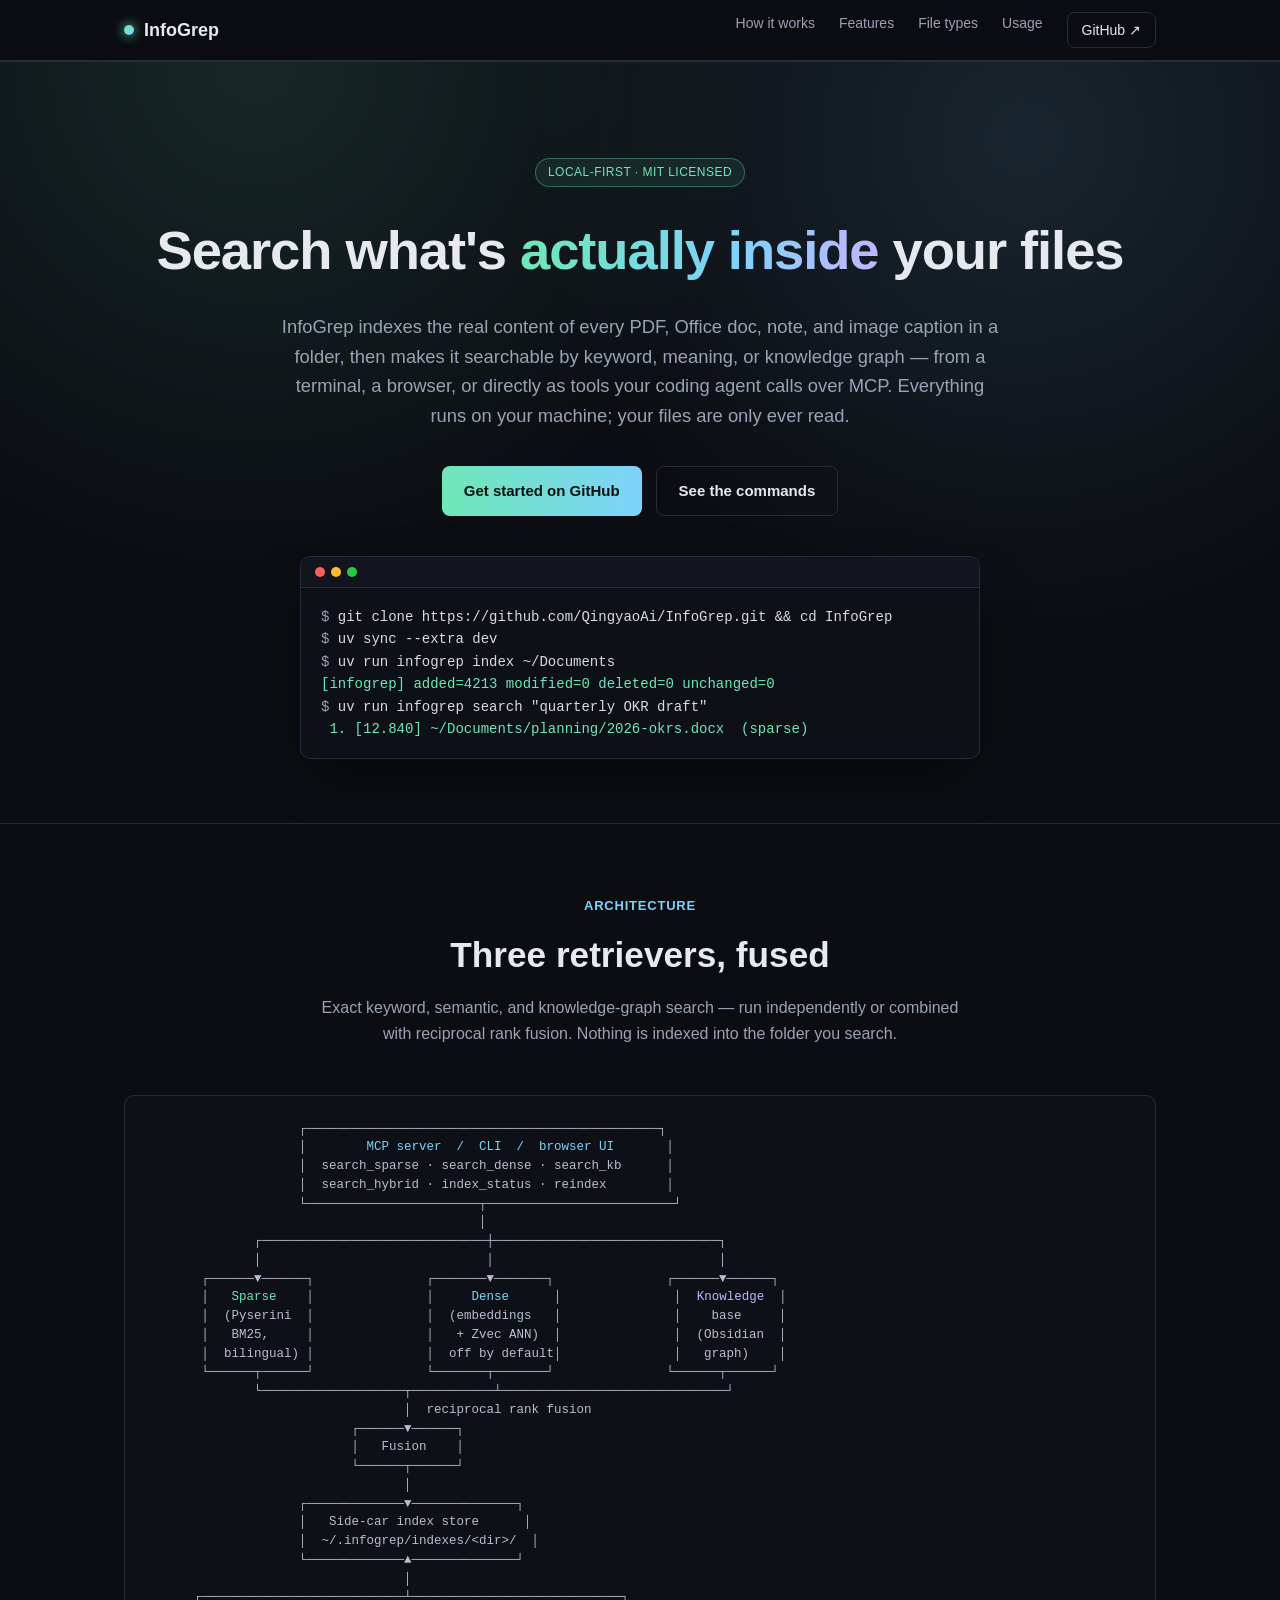
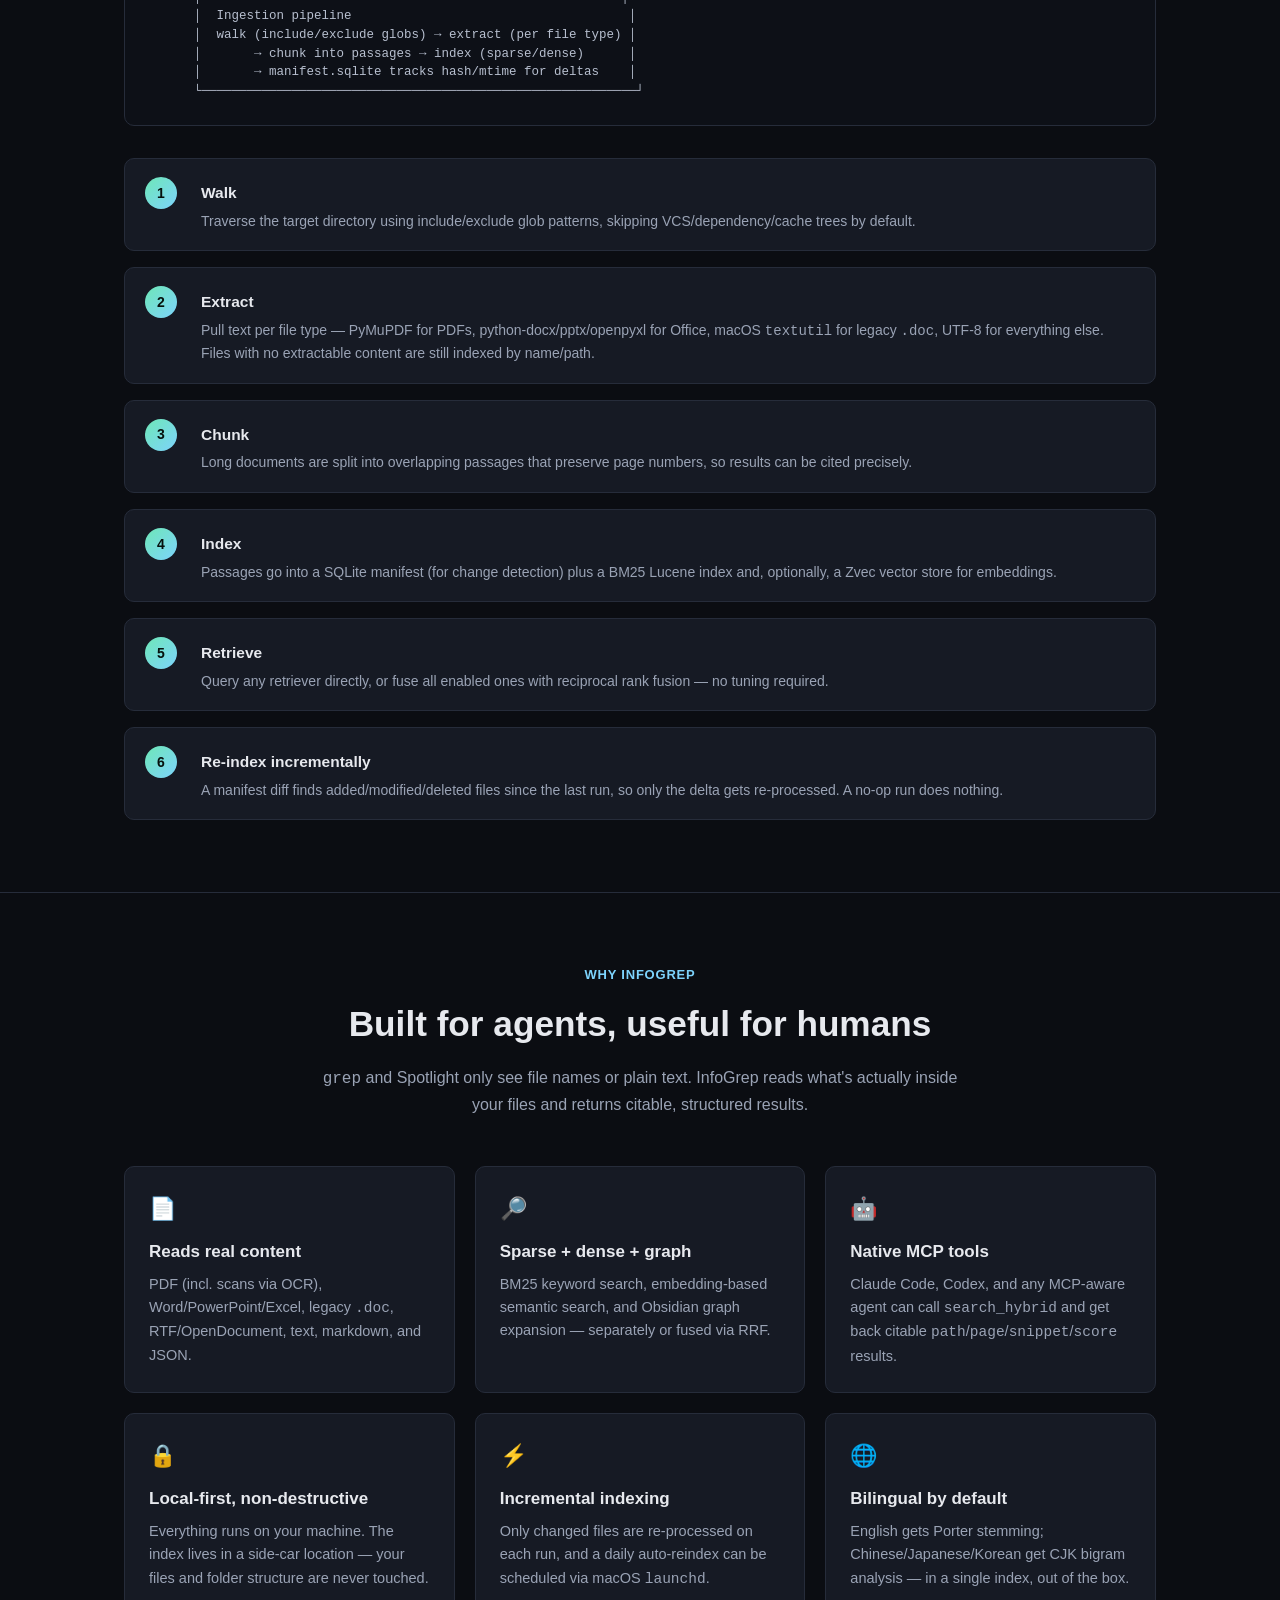
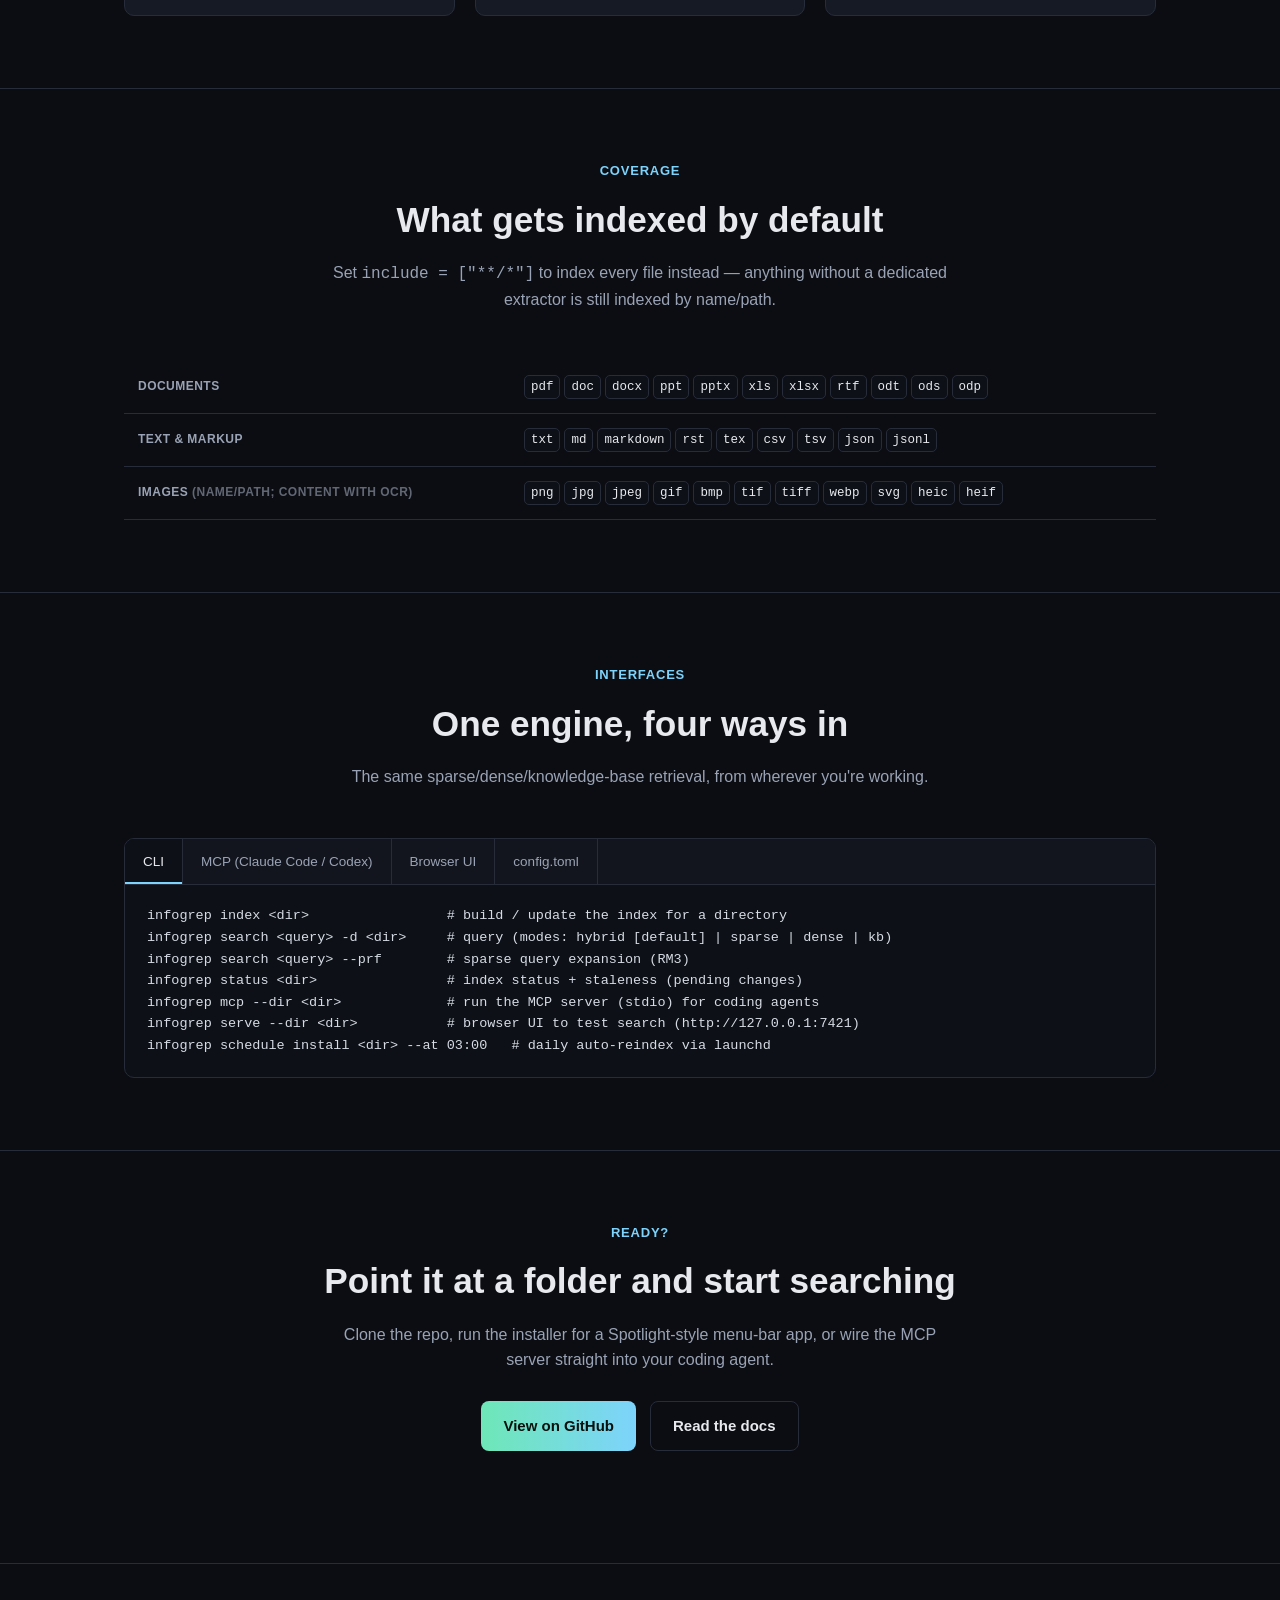
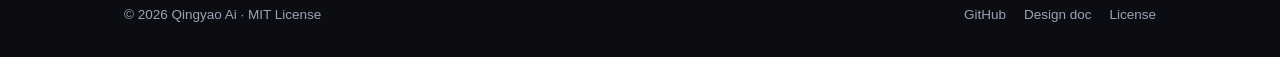
==== docs/index.html @ 01764b65 "Add MIT license and GitHub Pages site, expand README Documents the full architecture (ingestion pipe" ====
<!doctype html>
<html lang="en">
<head>
<meta charset="utf-8" />
<meta name="viewport" content="width=device-width, initial-scale=1" />
<title>InfoGrep — local-first content search for you and your coding agent</title>
<meta name="description" content="InfoGrep indexes the actual content of your files — PDFs, Office docs, notes, images — and exposes sparse, dense, and knowledge-base search to coding agents via MCP, plus a CLI and browser UI. Local-first, never modifies your files." />
<link rel="icon" href="data:image/svg+xml,<svg xmlns=%22http://www.w3.org/2000/svg%22 viewBox=%220 0 100 100%22><circle cx=%2250%22 cy=%2250%22 r=%2245%22 fill=%22%230b0d12%22/><circle cx=%2250%22 cy=%2250%22 r=%2222%22 fill=%22none%22 stroke=%22%236ee7b7%22 stroke-width=%228%22/><line x1=%2266%22 y1=%2266%22 x2=%2288%22 y2=%2288%22 stroke=%22%237dd3fc%22 stroke-width=%229%22 stroke-linecap=%22round%22/></svg>" />
<link rel="stylesheet" href="styles.css" />
<meta property="og:title" content="InfoGrep — local-first content search for coding agents" />
<meta property="og:description" content="Sparse + dense + knowledge-base search over your files, exposed via MCP, CLI, and a browser UI. Runs entirely on your machine." />
<meta property="og:type" content="website" />
</head>
<body>

<header class="nav">
  <div class="wrap">
    <div class="brand"><span class="dot"></span> InfoGrep</div>
    <nav class="nav-links">
      <a href="#how-it-works">How it works</a>
      <a href="#features">Features</a>
      <a href="#file-types">File types</a>
      <a href="#usage">Usage</a>
      <a href="https://github.com/QingyaoAi/InfoGrep" class="nav-cta">GitHub ↗</a>
    </nav>
  </div>
</header>

<section class="hero">
  <div class="wrap">
    <span class="badge">Local-first · MIT licensed</span>
    <h1>Search what's <span class="grad">actually inside</span> your files</h1>
    <p class="lead">
      InfoGrep indexes the real content of every PDF, Office doc, note, and image caption in a
      folder, then makes it searchable by keyword, meaning, or knowledge graph — from a
      terminal, a browser, or directly as tools your coding agent calls over MCP.
      Everything runs on your machine; your files are only ever read.
    </p>
    <div class="hero-ctas">
      <a class="btn btn-primary" href="https://github.com/QingyaoAi/InfoGrep">Get started on GitHub</a>
      <a class="btn btn-ghost" href="#usage">See the commands</a>
    </div>
    <div class="terminal">
      <div class="tbar"><span></span><span></span><span></span></div>
      <pre><span class="c1">$</span> git clone https://github.com/QingyaoAi/InfoGrep.git &amp;&amp; cd InfoGrep
<span class="c1">$</span> uv sync --extra dev
<span class="c1">$</span> uv run infogrep index ~/Documents
<span class="c2">[infogrep] added=4213 modified=0 deleted=0 unchanged=0</span>
<span class="c1">$</span> uv run infogrep search "quarterly OKR draft"
<span class="c2"> 1. [12.840] ~/Documents/planning/2026-okrs.docx  (sparse)</span></pre>
    </div>
  </div>
</section>

<section id="how-it-works">
  <div class="wrap">
    <div class="section-head">
      <div class="eyebrow">Architecture</div>
      <h2>Three retrievers, fused</h2>
      <p>Exact keyword, semantic, and knowledge-graph search — run independently or combined
        with reciprocal rank fusion. Nothing is indexed into the folder you search.</p>
    </div>
    <div class="diagram">
<pre>                    ┌───────────────────────────────────────────────┐
                    │        <span class="hl2">MCP server  /  CLI  /  browser UI</span>       │
                    │  search_sparse · search_dense · search_kb      │
                    │  search_hybrid · index_status · reindex        │
                    └───────────────────────┬─────────────────────────┘
                                            │
              ┌──────────────────────────────┼──────────────────────────────┐
              │                              │                              │
       ┌──────▼──────┐               ┌───────▼───────┐               ┌──────▼──────┐
       │   <span class="hl1">Sparse</span>    │               │     <span class="hl2">Dense</span>      │               │  <span class="hl3">Knowledge</span>  │
       │  (Pyserini  │               │  (embeddings   │               │    base     │
       │   BM25,     │               │   + Zvec ANN)  │               │  (Obsidian  │
       │  bilingual) │               │  off by default│               │   graph)    │
       └──────┬──────┘               └───────┬───────┘               └──────┬──────┘
              └───────────────────┬───────────┴──────────────────────────────┘
                                  │  reciprocal rank fusion
                           ┌──────▼──────┐
                           │   Fusion    │
                           └──────┬──────┘
                                  │
                    ┌─────────────▼──────────────┐
                    │   Side-car index store      │
                    │  ~/.infogrep/indexes/&lt;dir&gt;/  │
                    └─────────────▲──────────────┘
                                  │
      ┌───────────────────────────┴────────────────────────────┐
      │  Ingestion pipeline                                     │
      │  walk (include/exclude globs) → extract (per file type) │
      │       → chunk into passages → index (sparse/dense)      │
      │       → manifest.sqlite tracks hash/mtime for deltas    │
      └──────────────────────────────────────────────────────────┘</pre>
    </div>

    <div class="steps" style="margin-top:32px;">
      <div class="step">
        <div class="num">1</div>
        <div><h4>Walk</h4><p>Traverse the target directory using include/exclude glob patterns, skipping VCS/dependency/cache trees by default.</p></div>
      </div>
      <div class="step">
        <div class="num">2</div>
        <div><h4>Extract</h4><p>Pull text per file type — PyMuPDF for PDFs, python-docx/pptx/openpyxl for Office, macOS <code>textutil</code> for legacy <code>.doc</code>, UTF-8 for everything else. Files with no extractable content are still indexed by name/path.</p></div>
      </div>
      <div class="step">
        <div class="num">3</div>
        <div><h4>Chunk</h4><p>Long documents are split into overlapping passages that preserve page numbers, so results can be cited precisely.</p></div>
      </div>
      <div class="step">
        <div class="num">4</div>
        <div><h4>Index</h4><p>Passages go into a SQLite manifest (for change detection) plus a BM25 Lucene index and, optionally, a Zvec vector store for embeddings.</p></div>
      </div>
      <div class="step">
        <div class="num">5</div>
        <div><h4>Retrieve</h4><p>Query any retriever directly, or fuse all enabled ones with reciprocal rank fusion — no tuning required.</p></div>
      </div>
      <div class="step">
        <div class="num">6</div>
        <div><h4>Re-index incrementally</h4><p>A manifest diff finds added/modified/deleted files since the last run, so only the delta gets re-processed. A no-op run does nothing.</p></div>
      </div>
    </div>
  </div>
</section>

<section id="features">
  <div class="wrap">
    <div class="section-head">
      <div class="eyebrow">Why InfoGrep</div>
      <h2>Built for agents, useful for humans</h2>
      <p><code>grep</code> and Spotlight only see file names or plain text. InfoGrep reads
        what's actually inside your files and returns citable, structured results.</p>
    </div>
    <div class="grid">
      <div class="card">
        <span class="icon">📄</span>
        <h3>Reads real content</h3>
        <p>PDF (incl. scans via OCR), Word/PowerPoint/Excel, legacy <code>.doc</code>, RTF/OpenDocument, text, markdown, and JSON.</p>
      </div>
      <div class="card">
        <span class="icon">🔎</span>
        <h3>Sparse + dense + graph</h3>
        <p>BM25 keyword search, embedding-based semantic search, and Obsidian graph expansion — separately or fused via RRF.</p>
      </div>
      <div class="card">
        <span class="icon">🤖</span>
        <h3>Native MCP tools</h3>
        <p>Claude Code, Codex, and any MCP-aware agent can call <code>search_hybrid</code> and get back citable <code>path</code>/<code>page</code>/<code>snippet</code>/<code>score</code> results.</p>
      </div>
      <div class="card">
        <span class="icon">🔒</span>
        <h3>Local-first, non-destructive</h3>
        <p>Everything runs on your machine. The index lives in a side-car location — your files and folder structure are never touched.</p>
      </div>
      <div class="card">
        <span class="icon">⚡</span>
        <h3>Incremental indexing</h3>
        <p>Only changed files are re-processed on each run, and a daily auto-reindex can be scheduled via macOS <code>launchd</code>.</p>
      </div>
      <div class="card">
        <span class="icon">🌐</span>
        <h3>Bilingual by default</h3>
        <p>English gets Porter stemming; Chinese/Japanese/Korean get CJK bigram analysis — in a single index, out of the box.</p>
      </div>
    </div>
  </div>
</section>

<section id="file-types">
  <div class="wrap">
    <div class="section-head">
      <div class="eyebrow">Coverage</div>
      <h2>What gets indexed by default</h2>
      <p>Set <code>include = ["**/*"]</code> to index every file instead — anything without a
        dedicated extractor is still indexed by name/path.</p>
    </div>
    <table class="types">
      <tr><th>Documents</th><td>
        <code>pdf</code><code>doc</code><code>docx</code><code>ppt</code><code>pptx</code><code>xls</code><code>xlsx</code><code>rtf</code><code>odt</code><code>ods</code><code>odp</code>
      </td></tr>
      <tr><th>Text &amp; markup</th><td>
        <code>txt</code><code>md</code><code>markdown</code><code>rst</code><code>tex</code><code>csv</code><code>tsv</code><code>json</code><code>jsonl</code>
      </td></tr>
      <tr><th>Images <span style="opacity:.6">(name/path; content with OCR)</span></th><td>
        <code>png</code><code>jpg</code><code>jpeg</code><code>gif</code><code>bmp</code><code>tif</code><code>tiff</code><code>webp</code><code>svg</code><code>heic</code><code>heif</code>
      </td></tr>
    </table>
  </div>
</section>

<section id="usage">
  <div class="wrap">
    <div class="section-head">
      <div class="eyebrow">Interfaces</div>
      <h2>One engine, four ways in</h2>
      <p>The same sparse/dense/knowledge-base retrieval, from wherever you're working.</p>
    </div>

    <div class="codepanel">
      <div class="tabs" role="tablist">
        <div class="tab active" data-tab="cli">CLI</div>
        <div class="tab" data-tab="mcp">MCP (Claude Code / Codex)</div>
        <div class="tab" data-tab="web">Browser UI</div>
        <div class="tab" data-tab="config">config.toml</div>
      </div>

      <div class="tabpage active" id="cli">
<pre>infogrep index &lt;dir&gt;                 # build / update the index for a directory
infogrep search &lt;query&gt; -d &lt;dir&gt;     # query (modes: hybrid [default] | sparse | dense | kb)
infogrep search &lt;query&gt; --prf        # sparse query expansion (RM3)
infogrep status &lt;dir&gt;                # index status + staleness (pending changes)
infogrep mcp --dir &lt;dir&gt;             # run the MCP server (stdio) for coding agents
infogrep serve --dir &lt;dir&gt;           # browser UI to test search (http://127.0.0.1:7421)
infogrep schedule install &lt;dir&gt; --at 03:00   # daily auto-reindex via launchd</pre>
      </div>

      <div class="tabpage" id="mcp">
<pre>claude mcp add infogrep -- uv run infogrep mcp --dir /path/to/your/project

# Tools exposed:
#   search_sparse · search_dense · search_kb · search_hybrid
#   index_status · reindex
#
# Each result carries: path, page, snippet, score, retriever
# search_hybrid fuses enabled retrievers with reciprocal rank fusion
# and reports which were used / skipped (and why).</pre>
      </div>

      <div class="tabpage" id="web">
<pre>infogrep serve --dir &lt;dir&gt;    # http://127.0.0.1:7421 by default

# Search box · mode selector (hybrid/sparse/dense/kb)
# result snippets with path/page/score · add/switch folders
# JSON API: /api/search  /api/status   (bound to localhost)</pre>
      </div>

      <div class="tabpage" id="config">
<pre>[sparse]
enabled = true
language = "en+zh"     # "en" | "zh" | "ja" | "ko" | "en+zh"
field_boosts = { contents = 1.0, filename = 2.0, pathtext = 1.0 }

[dense]
enabled = false        # off by default — needs a model + RAM/GPU
model_name = "Qwen/Qwen3-Embedding-0.6B"

[kb]
enabled = false        # Obsidian vault graph search
vault = "My Vault"
hops = 1

[ingest]
ocr = false             # OCR scanned PDF pages (needs tesseract)</pre>
      </div>
    </div>
  </div>
</section>

<section>
  <div class="wrap" style="text-align:center;">
    <div class="section-head" style="margin-bottom:28px;">
      <div class="eyebrow">Ready?</div>
      <h2>Point it at a folder and start searching</h2>
      <p>Clone the repo, run the installer for a Spotlight-style menu-bar app, or wire the
        MCP server straight into your coding agent.</p>
    </div>
    <div class="hero-ctas">
      <a class="btn btn-primary" href="https://github.com/QingyaoAi/InfoGrep">View on GitHub</a>
      <a class="btn btn-ghost" href="https://github.com/QingyaoAi/InfoGrep#readme">Read the docs</a>
    </div>
  </div>
</section>

<footer>
  <div class="wrap">
    <div>© 2026 Qingyao Ai · MIT License</div>
    <div class="footer-links">
      <a href="https://github.com/QingyaoAi/InfoGrep">GitHub</a>
      <a href="https://github.com/QingyaoAi/InfoGrep/blob/main/PLAN.md">Design doc</a>
      <a href="https://github.com/QingyaoAi/InfoGrep/blob/main/LICENSE">License</a>
    </div>
  </div>
</footer>

<script>
  document.querySelectorAll('.tab').forEach(function (tab) {
    tab.addEventListener('click', function () {
      var target = tab.getAttribute('data-tab');
      document.querySelectorAll('.tab').forEach(function (t) { t.classList.remove('active'); });
      document.querySelectorAll('.tabpage').forEach(function (p) { p.classList.remove('active'); });
      tab.classList.add('active');
      document.getElementById(target).classList.add('active');
    });
  });
</script>

</body>
</html>
---- docs/styles.css ----
:root {
  --bg: #0b0d12;
  --bg-alt: #12151d;
  --panel: #161a24;
  --border: #262c3a;
  --text: #e7e9ee;
  --text-dim: #9aa3b5;
  --accent: #6ee7b7;
  --accent-2: #7dd3fc;
  --accent-3: #c4b5fd;
  --code-bg: #0d1017;
  --radius: 10px;
  --max-width: 1080px;
}

* {
  box-sizing: border-box;
}

html {
  scroll-behavior: smooth;
}

body {
  margin: 0;
  background: var(--bg);
  color: var(--text);
  font-family: -apple-system, BlinkMacSystemFont, "Segoe UI", Inter, Roboto, Helvetica, Arial,
    sans-serif;
  line-height: 1.6;
}

code, pre, .mono {
  font-family: "SF Mono", ui-monospace, "Cascadia Code", Menlo, Consolas, monospace;
}

a {
  color: var(--accent-2);
  text-decoration: none;
}
a:hover {
  text-decoration: underline;
}

.wrap {
  max-width: var(--max-width);
  margin: 0 auto;
  padding: 0 24px;
}

/* Nav */
header.nav {
  position: sticky;
  top: 0;
  z-index: 20;
  background: rgba(11, 13, 18, 0.85);
  backdrop-filter: saturate(180%) blur(10px);
  border-bottom: 1px solid var(--border);
}
.nav .wrap {
  display: flex;
  align-items: center;
  justify-content: space-between;
  height: 60px;
}
.brand {
  display: flex;
  align-items: center;
  gap: 10px;
  font-weight: 700;
  font-size: 18px;
  color: var(--text);
}
.brand .dot {
  width: 10px;
  height: 10px;
  border-radius: 50%;
  background: linear-gradient(135deg, var(--accent), var(--accent-2));
  box-shadow: 0 0 12px var(--accent);
}
.nav-links {
  display: flex;
  gap: 24px;
  font-size: 14px;
}
.nav-links a {
  color: var(--text-dim);
}
.nav-links a:hover {
  color: var(--text);
  text-decoration: none;
}
.nav-cta {
  border: 1px solid var(--border);
  padding: 6px 14px;
  border-radius: 8px;
  color: var(--text) !important;
}
.nav-cta:hover {
  border-color: var(--accent-2);
  text-decoration: none;
}

/* Hero */
.hero {
  padding: 96px 0 64px;
  text-align: center;
  background:
    radial-gradient(circle at 20% 0%, rgba(110, 231, 183, 0.12), transparent 40%),
    radial-gradient(circle at 80% 10%, rgba(125, 211, 252, 0.12), transparent 40%);
}
.badge {
  display: inline-block;
  font-size: 12px;
  letter-spacing: 0.04em;
  text-transform: uppercase;
  color: var(--accent);
  border: 1px solid rgba(110, 231, 183, 0.35);
  background: rgba(110, 231, 183, 0.08);
  padding: 4px 12px;
  border-radius: 999px;
  margin-bottom: 20px;
}
.hero h1 {
  font-size: clamp(2.2rem, 5vw, 3.4rem);
  margin: 0 0 18px;
  letter-spacing: -0.02em;
}
.hero h1 .grad {
  background: linear-gradient(90deg, var(--accent), var(--accent-2) 60%, var(--accent-3));
  -webkit-background-clip: text;
  background-clip: text;
  color: transparent;
}
.hero p.lead {
  max-width: 720px;
  margin: 0 auto 36px;
  color: var(--text-dim);
  font-size: 1.15rem;
}
.hero-ctas {
  display: flex;
  gap: 14px;
  justify-content: center;
  flex-wrap: wrap;
  margin-bottom: 40px;
}
.btn {
  display: inline-flex;
  align-items: center;
  gap: 8px;
  padding: 12px 22px;
  border-radius: 8px;
  font-weight: 600;
  font-size: 15px;
}
.btn-primary {
  background: linear-gradient(90deg, var(--accent), var(--accent-2));
  color: #06110d !important;
}
.btn-primary:hover {
  filter: brightness(1.08);
  text-decoration: none;
}
.btn-ghost {
  border: 1px solid var(--border);
  color: var(--text) !important;
}
.btn-ghost:hover {
  border-color: var(--accent-2);
  text-decoration: none;
}

.terminal {
  max-width: 680px;
  margin: 0 auto;
  background: var(--code-bg);
  border: 1px solid var(--border);
  border-radius: var(--radius);
  text-align: left;
  overflow: hidden;
  box-shadow: 0 20px 60px -20px rgba(0, 0, 0, 0.6);
}
.terminal .tbar {
  display: flex;
  gap: 6px;
  padding: 10px 14px;
  border-bottom: 1px solid var(--border);
  background: var(--bg-alt);
}
.tbar span {
  width: 10px;
  height: 10px;
  border-radius: 50%;
  background: #3a3f4c;
}
.tbar span:nth-child(1) { background: #ff5f56; }
.tbar span:nth-child(2) { background: #ffbd2e; }
.tbar span:nth-child(3) { background: #27c93f; }
.terminal pre {
  margin: 0;
  padding: 18px 20px;
  font-size: 14px;
  overflow-x: auto;
  color: #d6dbe4;
}
.terminal .c1 { color: var(--text-dim); }
.terminal .c2 { color: var(--accent); }

/* Sections */
section {
  padding: 72px 0;
  border-top: 1px solid var(--border);
}
.section-head {
  text-align: center;
  max-width: 640px;
  margin: 0 auto 48px;
}
.section-head .eyebrow {
  color: var(--accent-2);
  font-size: 13px;
  font-weight: 700;
  text-transform: uppercase;
  letter-spacing: 0.06em;
}
.section-head h2 {
  font-size: clamp(1.6rem, 3vw, 2.2rem);
  margin: 10px 0 12px;
}
.section-head p {
  color: var(--text-dim);
  margin: 0;
}

/* Feature grid */
.grid {
  display: grid;
  grid-template-columns: repeat(3, 1fr);
  gap: 20px;
}
@media (max-width: 860px) {
  .grid { grid-template-columns: 1fr 1fr; }
}
@media (max-width: 600px) {
  .grid { grid-template-columns: 1fr; }
}
.card {
  background: var(--panel);
  border: 1px solid var(--border);
  border-radius: var(--radius);
  padding: 24px;
}
.card .icon {
  font-size: 22px;
  margin-bottom: 12px;
  display: inline-block;
}
.card h3 {
  margin: 0 0 8px;
  font-size: 17px;
}
.card p {
  margin: 0;
  color: var(--text-dim);
  font-size: 14.5px;
}

/* Architecture diagram */
.diagram {
  background: var(--code-bg);
  border: 1px solid var(--border);
  border-radius: var(--radius);
  padding: 24px;
  overflow-x: auto;
}
.diagram pre {
  margin: 0;
  font-size: 12.5px;
  line-height: 1.5;
  color: #b7bfcf;
  white-space: pre;
}
.diagram .hl1 { color: var(--accent); }
.diagram .hl2 { color: var(--accent-2); }
.diagram .hl3 { color: var(--accent-3); }

/* Steps */
.steps {
  display: grid;
  gap: 16px;
}
.step {
  display: grid;
  grid-template-columns: 40px 1fr;
  gap: 16px;
  align-items: start;
  background: var(--panel);
  border: 1px solid var(--border);
  border-radius: var(--radius);
  padding: 18px 20px;
}
.step .num {
  width: 32px;
  height: 32px;
  border-radius: 50%;
  background: linear-gradient(135deg, var(--accent), var(--accent-2));
  color: #06110d;
  font-weight: 800;
  display: flex;
  align-items: center;
  justify-content: center;
  font-size: 14px;
}
.step h4 {
  margin: 4px 0 4px;
  font-size: 15.5px;
}
.step p {
  margin: 0;
  color: var(--text-dim);
  font-size: 14px;
}

/* Table types */
table.types {
  width: 100%;
  border-collapse: collapse;
  margin-top: 8px;
}
table.types th, table.types td {
  text-align: left;
  padding: 12px 14px;
  border-bottom: 1px solid var(--border);
  font-size: 14px;
}
table.types th {
  color: var(--text-dim);
  font-weight: 600;
  text-transform: uppercase;
  font-size: 12px;
  letter-spacing: 0.04em;
}
table.types code {
  background: var(--code-bg);
  border: 1px solid var(--border);
  padding: 1px 6px;
  border-radius: 5px;
  font-size: 12.5px;
  margin: 2px;
  display: inline-block;
}

/* Code panel with tabs */
.codepanel {
  background: var(--code-bg);
  border: 1px solid var(--border);
  border-radius: var(--radius);
  overflow: hidden;
}
.tabs {
  display: flex;
  border-bottom: 1px solid var(--border);
  background: var(--bg-alt);
  overflow-x: auto;
}
.tab {
  padding: 12px 18px;
  font-size: 13.5px;
  color: var(--text-dim);
  cursor: pointer;
  border-right: 1px solid var(--border);
  white-space: nowrap;
  user-select: none;
}
.tab.active {
  color: var(--text);
  background: var(--code-bg);
  box-shadow: inset 0 -2px 0 var(--accent-2);
}
.tabpage {
  display: none;
  padding: 20px 22px;
}
.tabpage.active {
  display: block;
}
.tabpage pre {
  margin: 0;
  font-size: 13.5px;
  overflow-x: auto;
  color: #d6dbe4;
}

/* Footer */
footer {
  border-top: 1px solid var(--border);
  padding: 40px 0;
  color: var(--text-dim);
  font-size: 13.5px;
}
footer .wrap {
  display: flex;
  flex-wrap: wrap;
  gap: 12px;
  align-items: center;
  justify-content: space-between;
}
footer a {
  color: var(--text-dim);
}
footer a:hover {
  color: var(--text);
}
.footer-links {
  display: flex;
  gap: 18px;
}
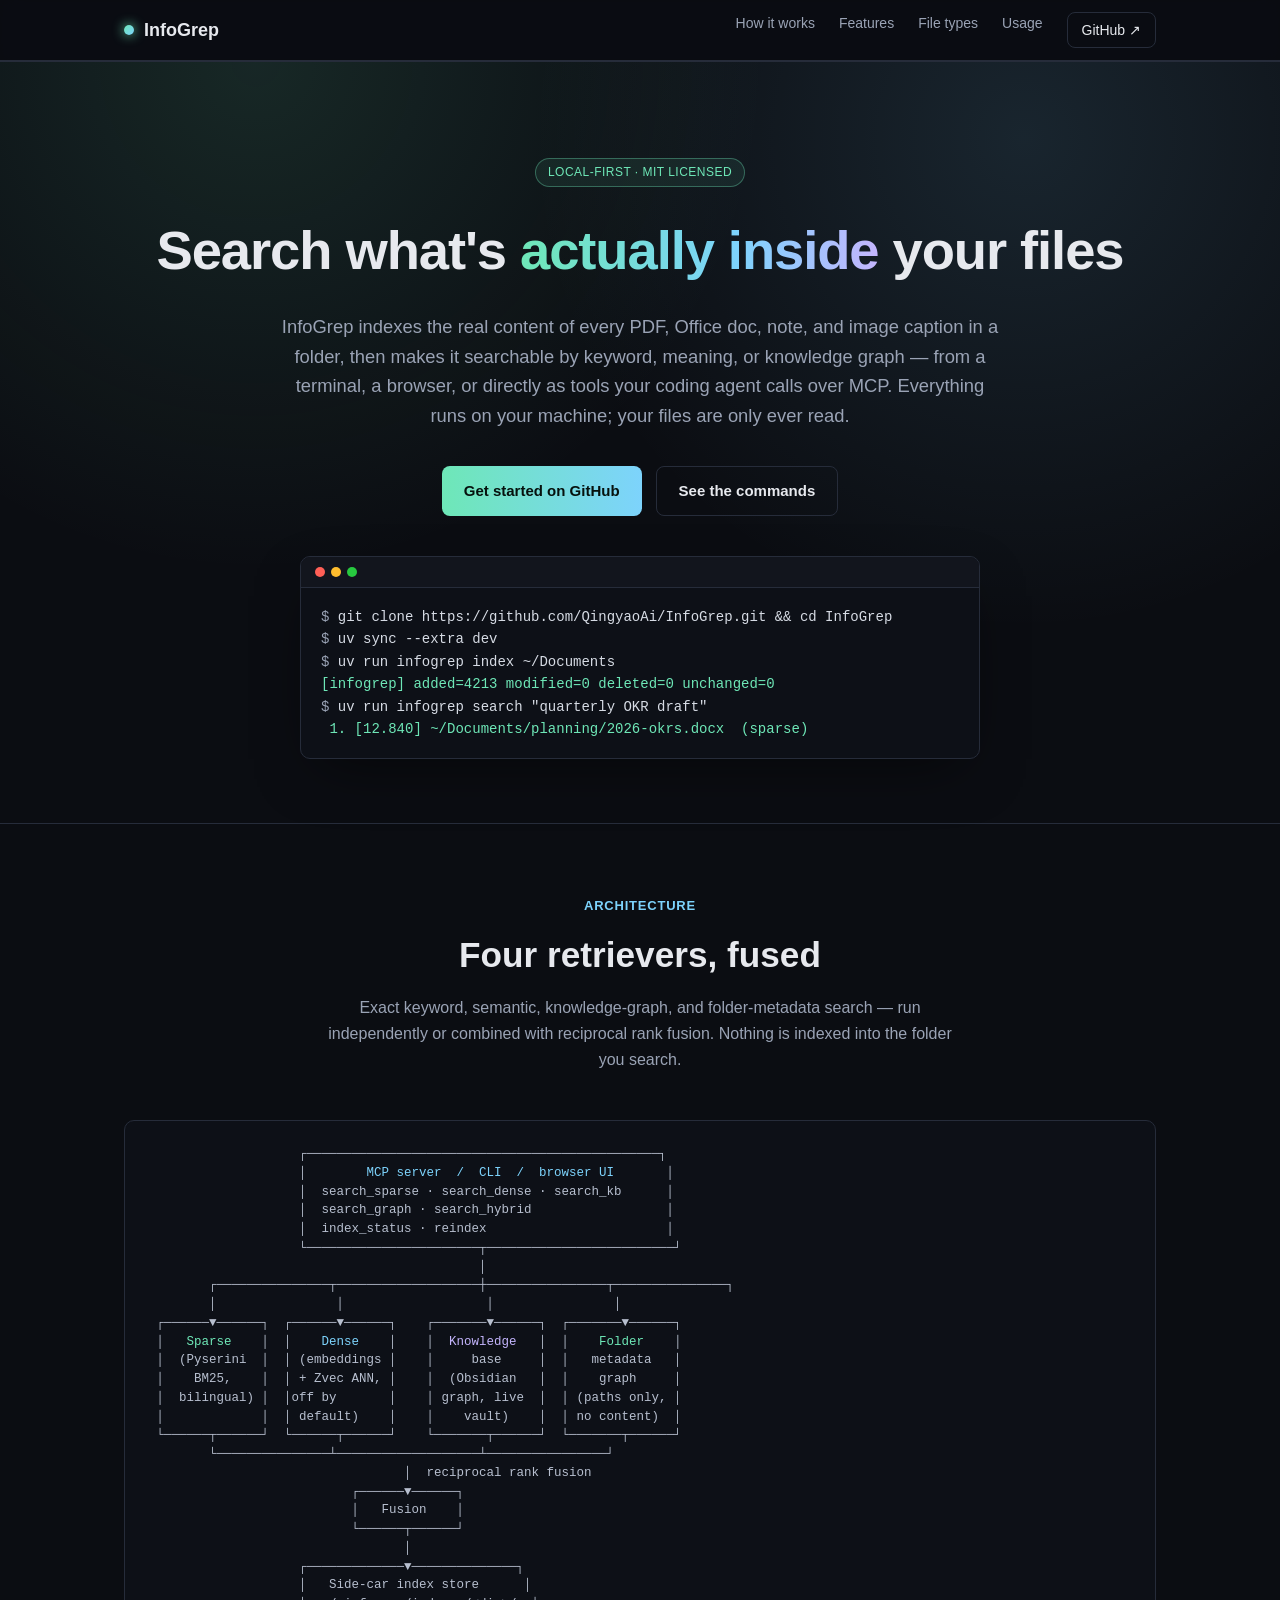
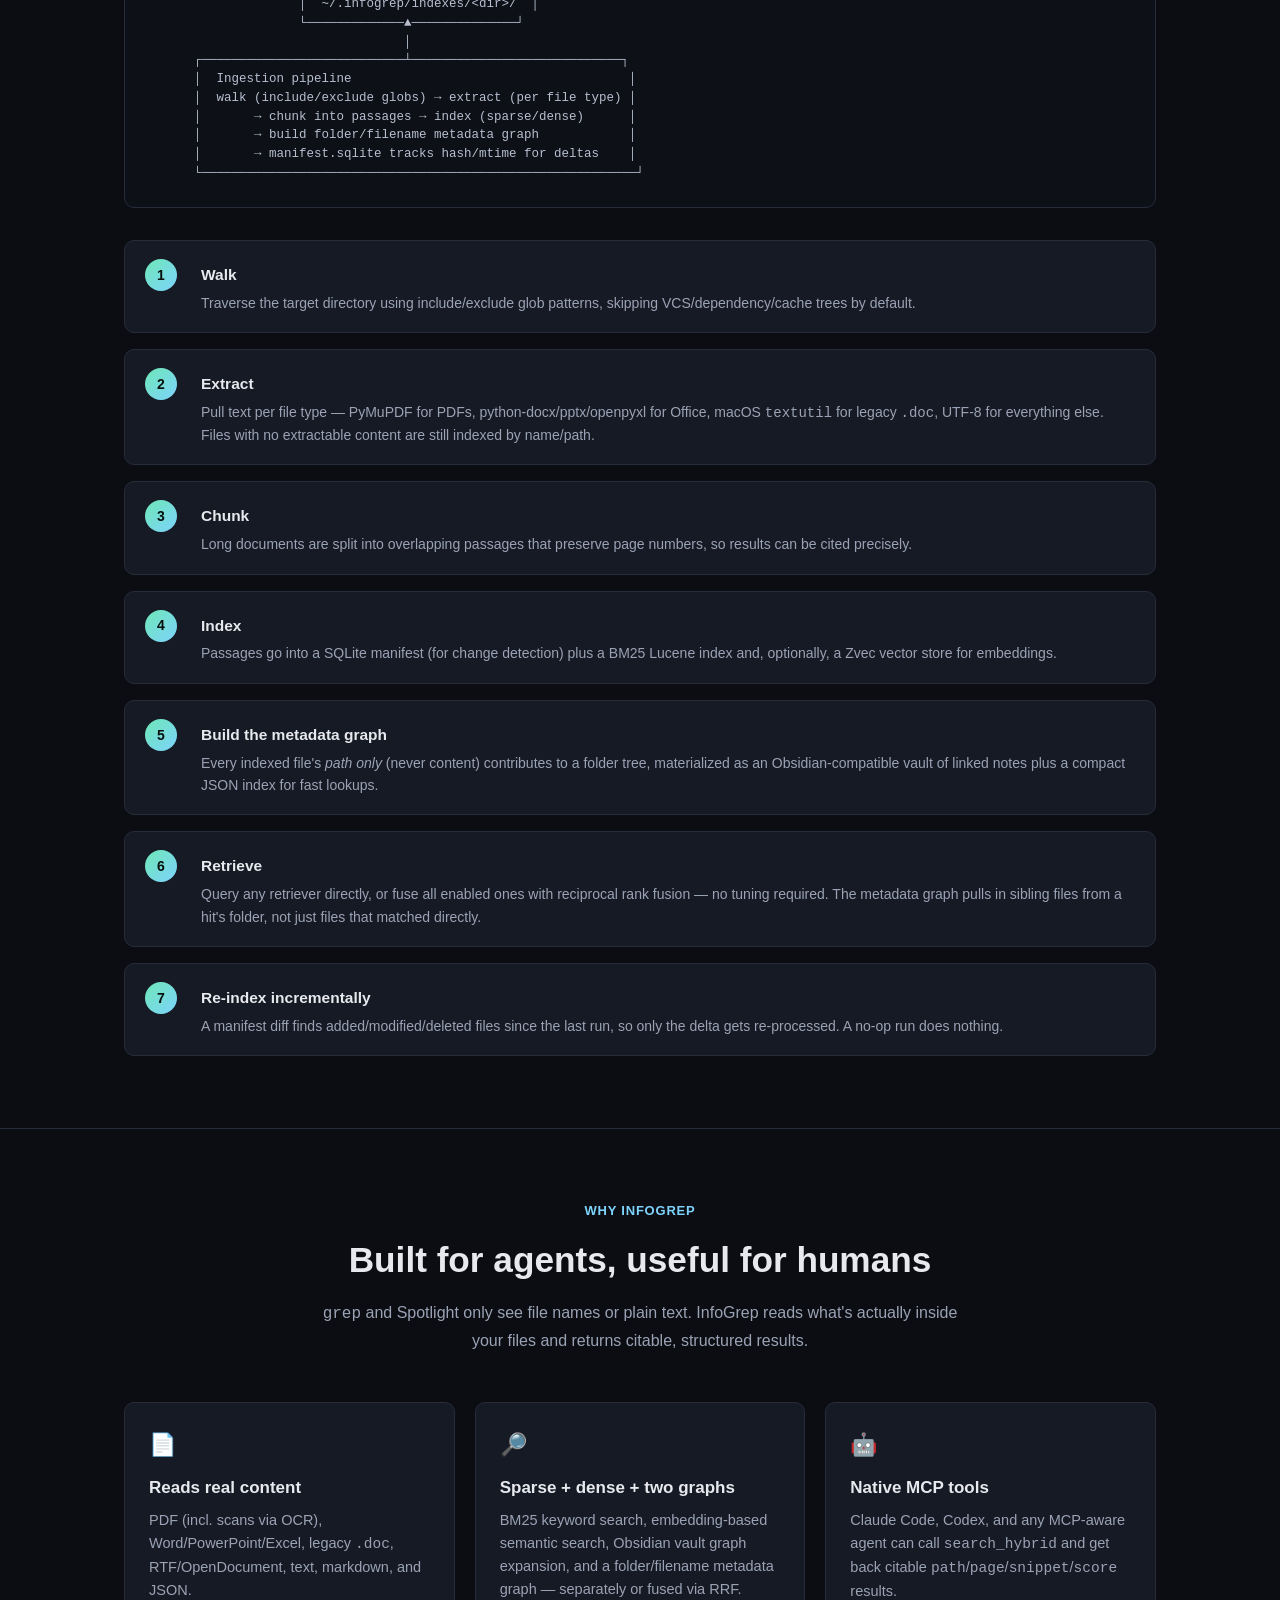
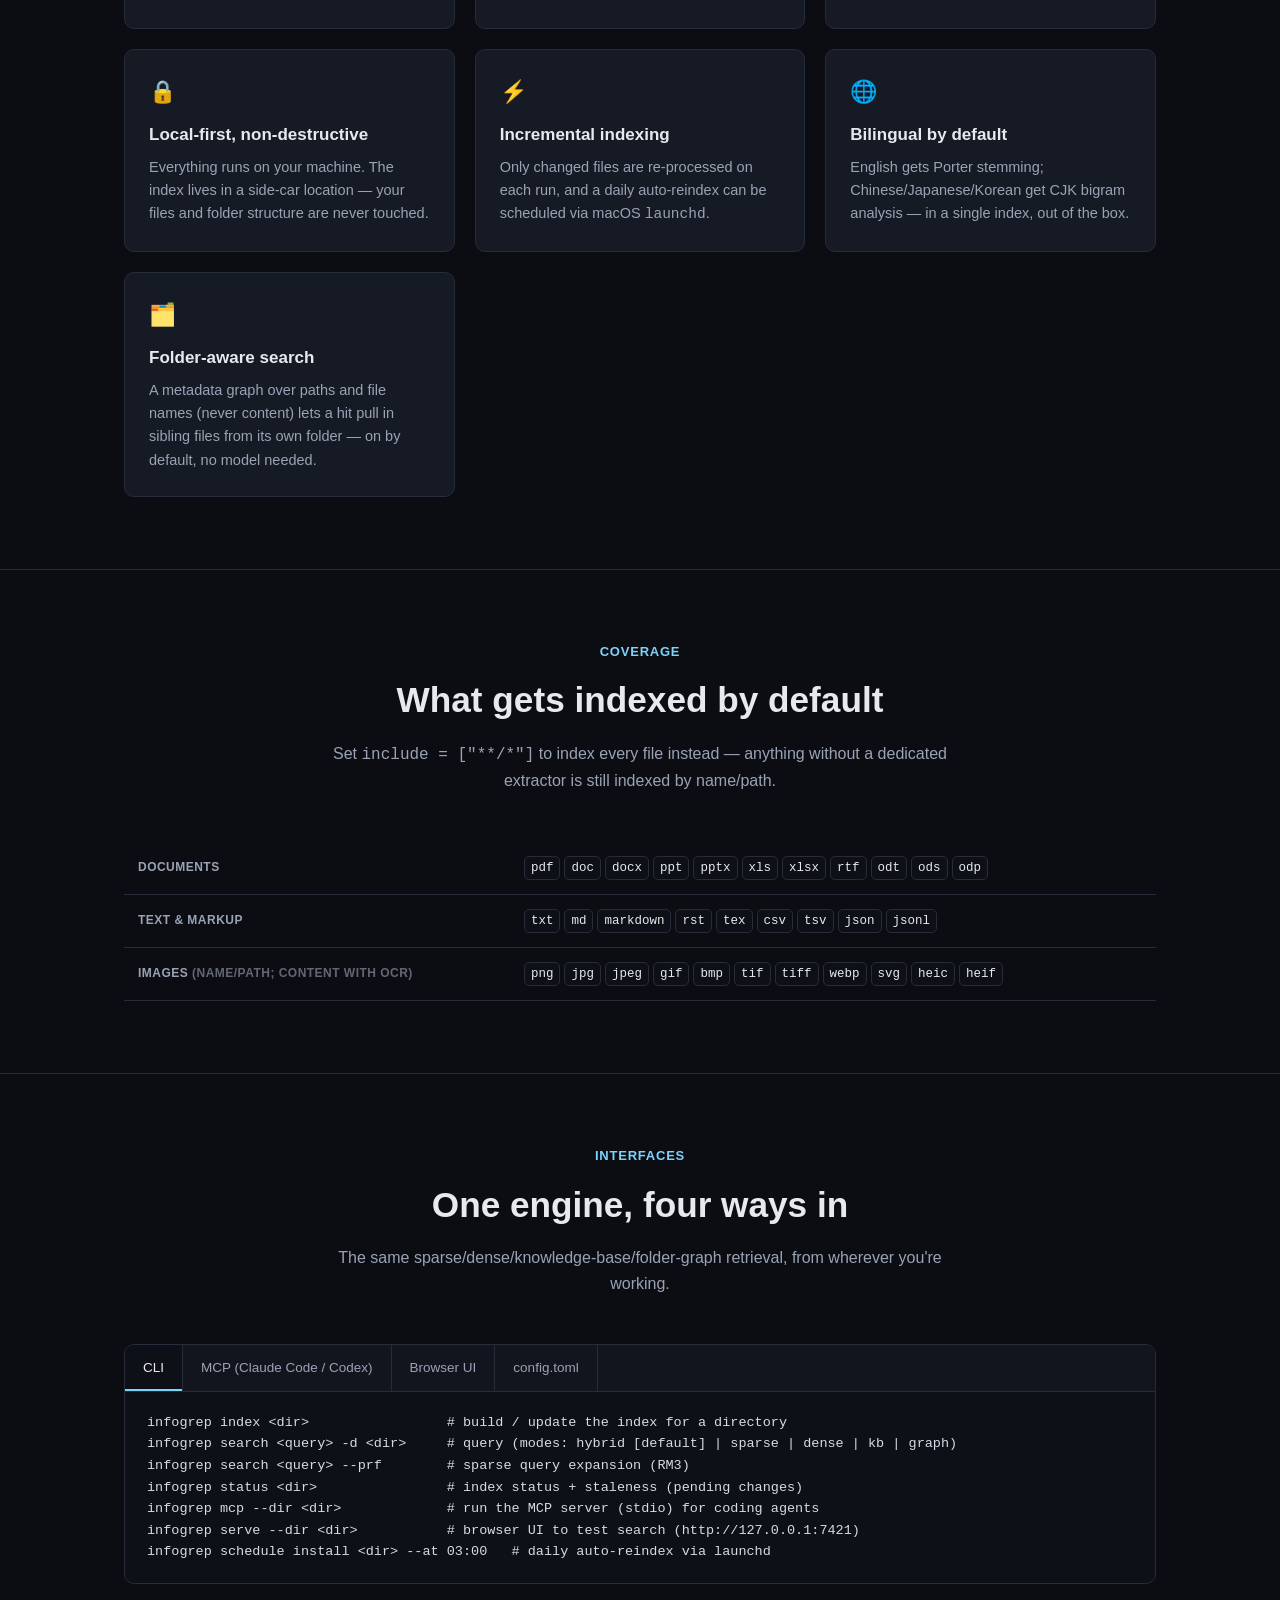
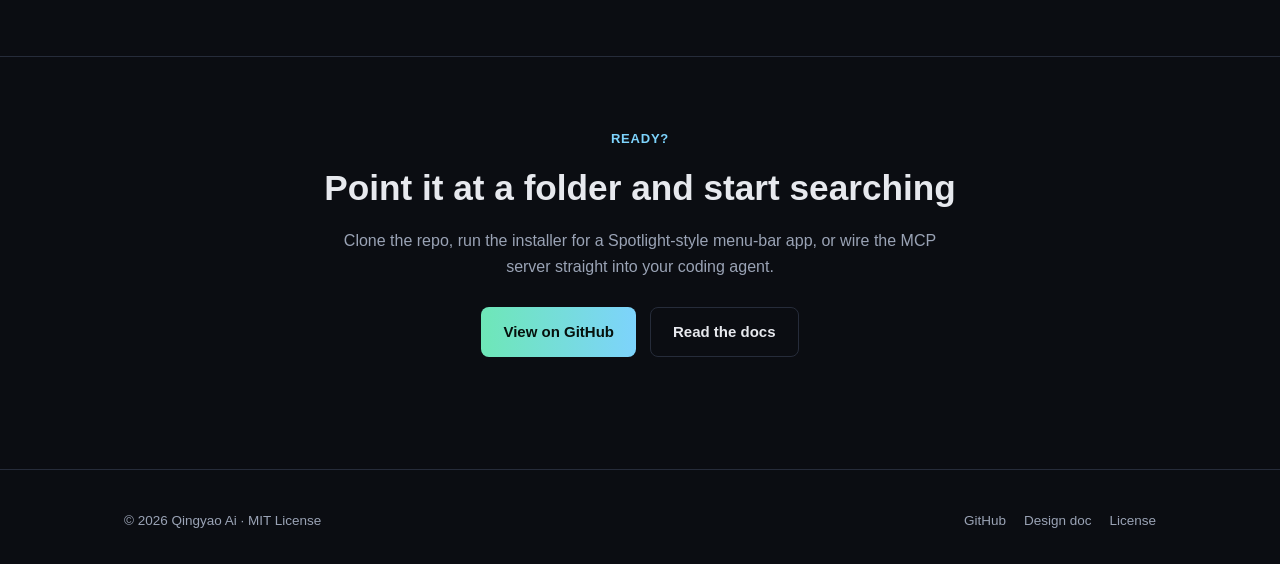
==== commit 13b2f9b2: "Add folder/filename metadata graph as a fourth retriever Every reindex now builds a knowledge graph " ====
--- a/docs/index.html
+++ b/docs/index.html
@@ -4,11 +4,11 @@
 <meta charset="utf-8" />
 <meta name="viewport" content="width=device-width, initial-scale=1" />
 <title>InfoGrep — local-first content search for you and your coding agent</title>
-<meta name="description" content="InfoGrep indexes the actual content of your files — PDFs, Office docs, notes, images — and exposes sparse, dense, and knowledge-base search to coding agents via MCP, plus a CLI and browser UI. Local-first, never modifies your files." />
+<meta name="description" content="InfoGrep indexes the actual content of your files — PDFs, Office docs, notes, images — and exposes sparse, dense, knowledge-base, and folder-metadata-graph search to coding agents via MCP, plus a CLI and browser UI. Local-first, never modifies your files." />
 <link rel="icon" href="data:image/svg+xml,<svg xmlns=%22http://www.w3.org/2000/svg%22 viewBox=%220 0 100 100%22><circle cx=%2250%22 cy=%2250%22 r=%2245%22 fill=%22%230b0d12%22/><circle cx=%2250%22 cy=%2250%22 r=%2222%22 fill=%22none%22 stroke=%22%236ee7b7%22 stroke-width=%228%22/><line x1=%2266%22 y1=%2266%22 x2=%2288%22 y2=%2288%22 stroke=%22%237dd3fc%22 stroke-width=%229%22 stroke-linecap=%22round%22/></svg>" />
 <link rel="stylesheet" href="styles.css" />
 <meta property="og:title" content="InfoGrep — local-first content search for coding agents" />
-<meta property="og:description" content="Sparse + dense + knowledge-base search over your files, exposed via MCP, CLI, and a browser UI. Runs entirely on your machine." />
+<meta property="og:description" content="Sparse + dense + knowledge-base + folder-metadata-graph search over your files, exposed via MCP, CLI, and a browser UI. Runs entirely on your machine." />
 <meta property="og:type" content="website" />
 </head>
 <body>
@@ -56,26 +56,29 @@
   <div class="wrap">
     <div class="section-head">
       <div class="eyebrow">Architecture</div>
-      <h2>Three retrievers, fused</h2>
-      <p>Exact keyword, semantic, and knowledge-graph search — run independently or combined
-        with reciprocal rank fusion. Nothing is indexed into the folder you search.</p>
+      <h2>Four retrievers, fused</h2>
+      <p>Exact keyword, semantic, knowledge-graph, and folder-metadata search — run
+        independently or combined with reciprocal rank fusion. Nothing is indexed into the
+        folder you search.</p>
     </div>
     <div class="diagram">
 <pre>                    ┌───────────────────────────────────────────────┐
                     │        <span class="hl2">MCP server  /  CLI  /  browser UI</span>       │
                     │  search_sparse · search_dense · search_kb      │
-                    │  search_hybrid · index_status · reindex        │
+                    │  search_graph · search_hybrid                  │
+                    │  index_status · reindex                        │
                     └───────────────────────┬─────────────────────────┘
                                             │
-              ┌──────────────────────────────┼──────────────────────────────┐
-              │                              │                              │
-       ┌──────▼──────┐               ┌───────▼───────┐               ┌──────▼──────┐
-       │   <span class="hl1">Sparse</span>    │               │     <span class="hl2">Dense</span>      │               │  <span class="hl3">Knowledge</span>  │
-       │  (Pyserini  │               │  (embeddings   │               │    base     │
-       │   BM25,     │               │   + Zvec ANN)  │               │  (Obsidian  │
-       │  bilingual) │               │  off by default│               │   graph)    │
-       └──────┬──────┘               └───────┬───────┘               └──────┬──────┘
-              └───────────────────┬───────────┴──────────────────────────────┘
+        ┌───────────────┬───────────────────┼────────────────┬───────────────┐
+        │                │                   │                │
+ ┌──────▼──────┐  ┌──────▼──────┐    ┌───────▼──────┐  ┌───────▼──────┐
+ │   <span class="hl1">Sparse</span>    │  │    <span class="hl2">Dense</span>    │    │  <span class="hl3">Knowledge</span>   │  │    <span class="hl1">Folder</span>    │
+ │  (Pyserini  │  │ (embeddings │    │     base     │  │   metadata   │
+ │    BM25,    │  │ + Zvec ANN, │    │  (Obsidian   │  │    graph     │
+ │  bilingual) │  │off by       │    │ graph, live  │  │ (paths only, │
+ │             │  │ default)    │    │    vault)    │  │ no content)  │
+ └──────┬──────┘  └──────┬──────┘    └───────┬──────┘  └───────┬──────┘
+        └───────────────┴───────────────────┴────────────────┘
                                   │  reciprocal rank fusion
                            ┌──────▼──────┐
                            │   Fusion    │
@@ -90,6 +93,7 @@
       │  Ingestion pipeline                                     │
       │  walk (include/exclude globs) → extract (per file type) │
       │       → chunk into passages → index (sparse/dense)      │
+      │       → build folder/filename metadata graph            │
       │       → manifest.sqlite tracks hash/mtime for deltas    │
       └──────────────────────────────────────────────────────────┘</pre>
     </div>
@@ -113,10 +117,14 @@
       </div>
       <div class="step">
         <div class="num">5</div>
-        <div><h4>Retrieve</h4><p>Query any retriever directly, or fuse all enabled ones with reciprocal rank fusion — no tuning required.</p></div>
+        <div><h4>Build the metadata graph</h4><p>Every indexed file's <em>path only</em> (never content) contributes to a folder tree, materialized as an Obsidian-compatible vault of linked notes plus a compact JSON index for fast lookups.</p></div>
       </div>
       <div class="step">
         <div class="num">6</div>
+        <div><h4>Retrieve</h4><p>Query any retriever directly, or fuse all enabled ones with reciprocal rank fusion — no tuning required. The metadata graph pulls in sibling files from a hit's folder, not just files that matched directly.</p></div>
+      </div>
+      <div class="step">
+        <div class="num">7</div>
         <div><h4>Re-index incrementally</h4><p>A manifest diff finds added/modified/deleted files since the last run, so only the delta gets re-processed. A no-op run does nothing.</p></div>
       </div>
     </div>
@@ -139,8 +147,8 @@
       </div>
       <div class="card">
         <span class="icon">🔎</span>
-        <h3>Sparse + dense + graph</h3>
-        <p>BM25 keyword search, embedding-based semantic search, and Obsidian graph expansion — separately or fused via RRF.</p>
+        <h3>Sparse + dense + two graphs</h3>
+        <p>BM25 keyword search, embedding-based semantic search, Obsidian vault graph expansion, and a folder/filename metadata graph — separately or fused via RRF.</p>
       </div>
       <div class="card">
         <span class="icon">🤖</span>
@@ -161,6 +169,11 @@
         <span class="icon">🌐</span>
         <h3>Bilingual by default</h3>
         <p>English gets Porter stemming; Chinese/Japanese/Korean get CJK bigram analysis — in a single index, out of the box.</p>
+      </div>
+      <div class="card">
+        <span class="icon">🗂️</span>
+        <h3>Folder-aware search</h3>
+        <p>A metadata graph over paths and file names (never content) lets a hit pull in sibling files from its own folder — on by default, no model needed.</p>
       </div>
     </div>
   </div>
@@ -193,7 +206,7 @@
     <div class="section-head">
       <div class="eyebrow">Interfaces</div>
       <h2>One engine, four ways in</h2>
-      <p>The same sparse/dense/knowledge-base retrieval, from wherever you're working.</p>
+      <p>The same sparse/dense/knowledge-base/folder-graph retrieval, from wherever you're working.</p>
     </div>
 
     <div class="codepanel">
@@ -206,7 +219,7 @@
 
       <div class="tabpage active" id="cli">
 <pre>infogrep index &lt;dir&gt;                 # build / update the index for a directory
-infogrep search &lt;query&gt; -d &lt;dir&gt;     # query (modes: hybrid [default] | sparse | dense | kb)
+infogrep search &lt;query&gt; -d &lt;dir&gt;     # query (modes: hybrid [default] | sparse | dense | kb | graph)
 infogrep search &lt;query&gt; --prf        # sparse query expansion (RM3)
 infogrep status &lt;dir&gt;                # index status + staleness (pending changes)
 infogrep mcp --dir &lt;dir&gt;             # run the MCP server (stdio) for coding agents
@@ -218,8 +231,8 @@
 <pre>claude mcp add infogrep -- uv run infogrep mcp --dir /path/to/your/project
 
 # Tools exposed:
-#   search_sparse · search_dense · search_kb · search_hybrid
-#   index_status · reindex
+#   search_sparse · search_dense · search_kb · search_graph
+#   search_hybrid · index_status · reindex
 #
 # Each result carries: path, page, snippet, score, retriever
 # search_hybrid fuses enabled retrievers with reciprocal rank fusion
@@ -229,7 +242,7 @@
       <div class="tabpage" id="web">
 <pre>infogrep serve --dir &lt;dir&gt;    # http://127.0.0.1:7421 by default
 
-# Search box · mode selector (hybrid/sparse/dense/kb)
+# Search box · mode selector (hybrid/sparse/dense/kb/graph)
 # result snippets with path/page/score · add/switch folders
 # JSON API: /api/search  /api/status   (bound to localhost)</pre>
       </div>
@@ -248,6 +261,11 @@
 enabled = false        # Obsidian vault graph search
 vault = "My Vault"
 hops = 1
+
+[graph]
+enabled = true          # folder/filename metadata graph — cheap, on by default
+hops = 1                # folder hops to expand from a matched folder
+max_folders = 5
 
 [ingest]
 ocr = false             # OCR scanned PDF pages (needs tesseract)</pre>
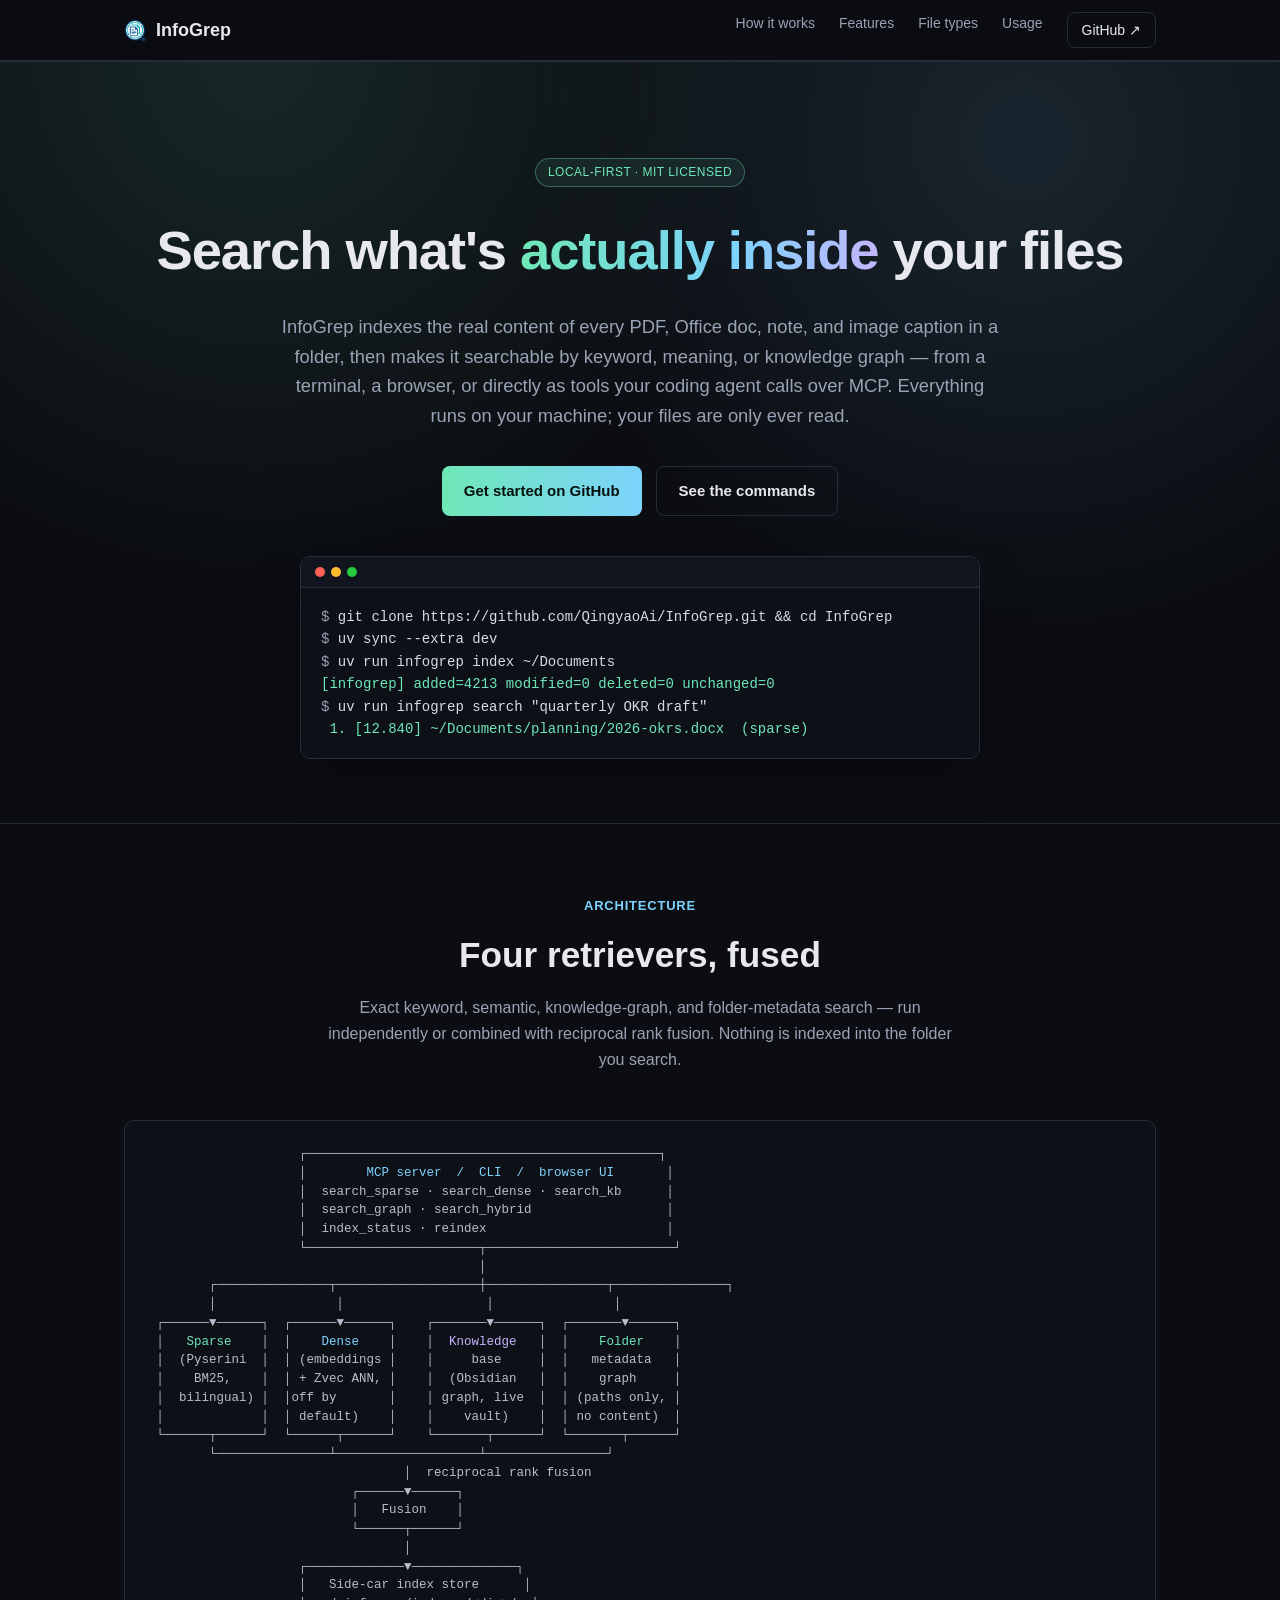
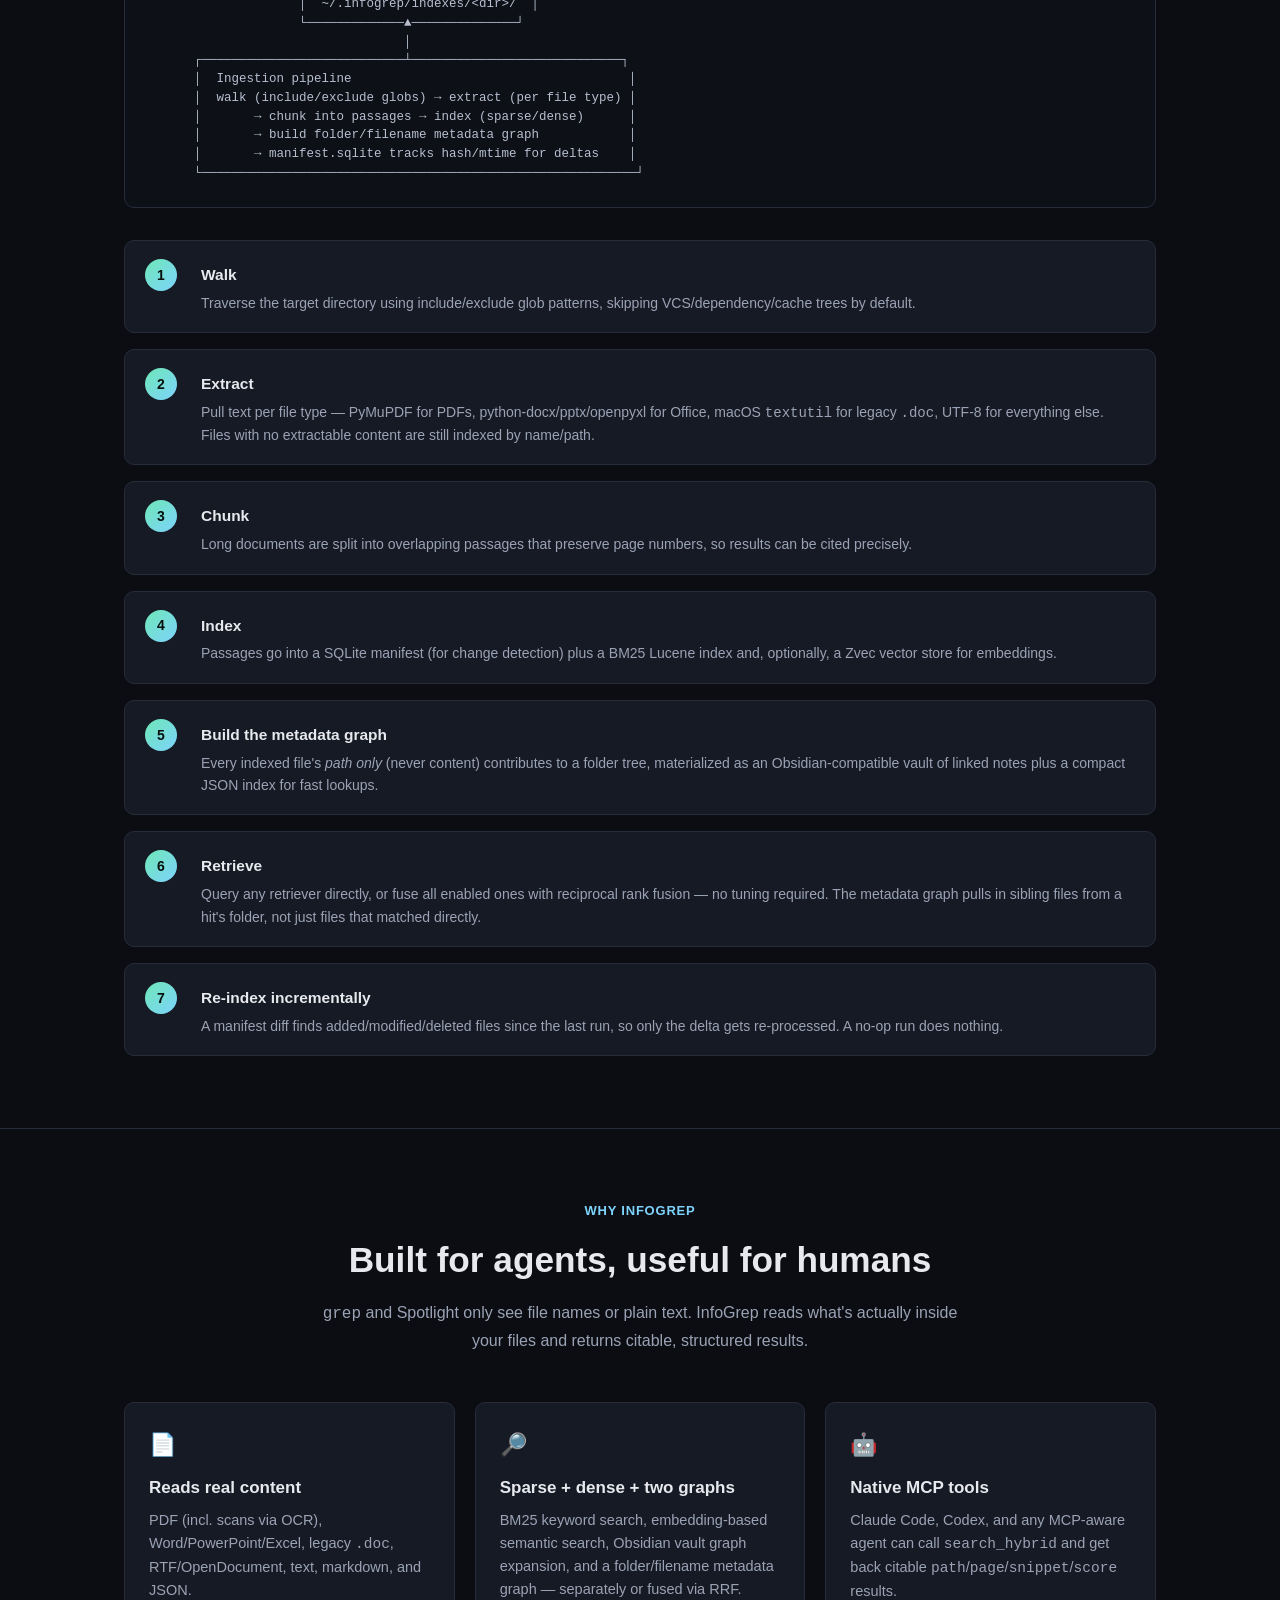
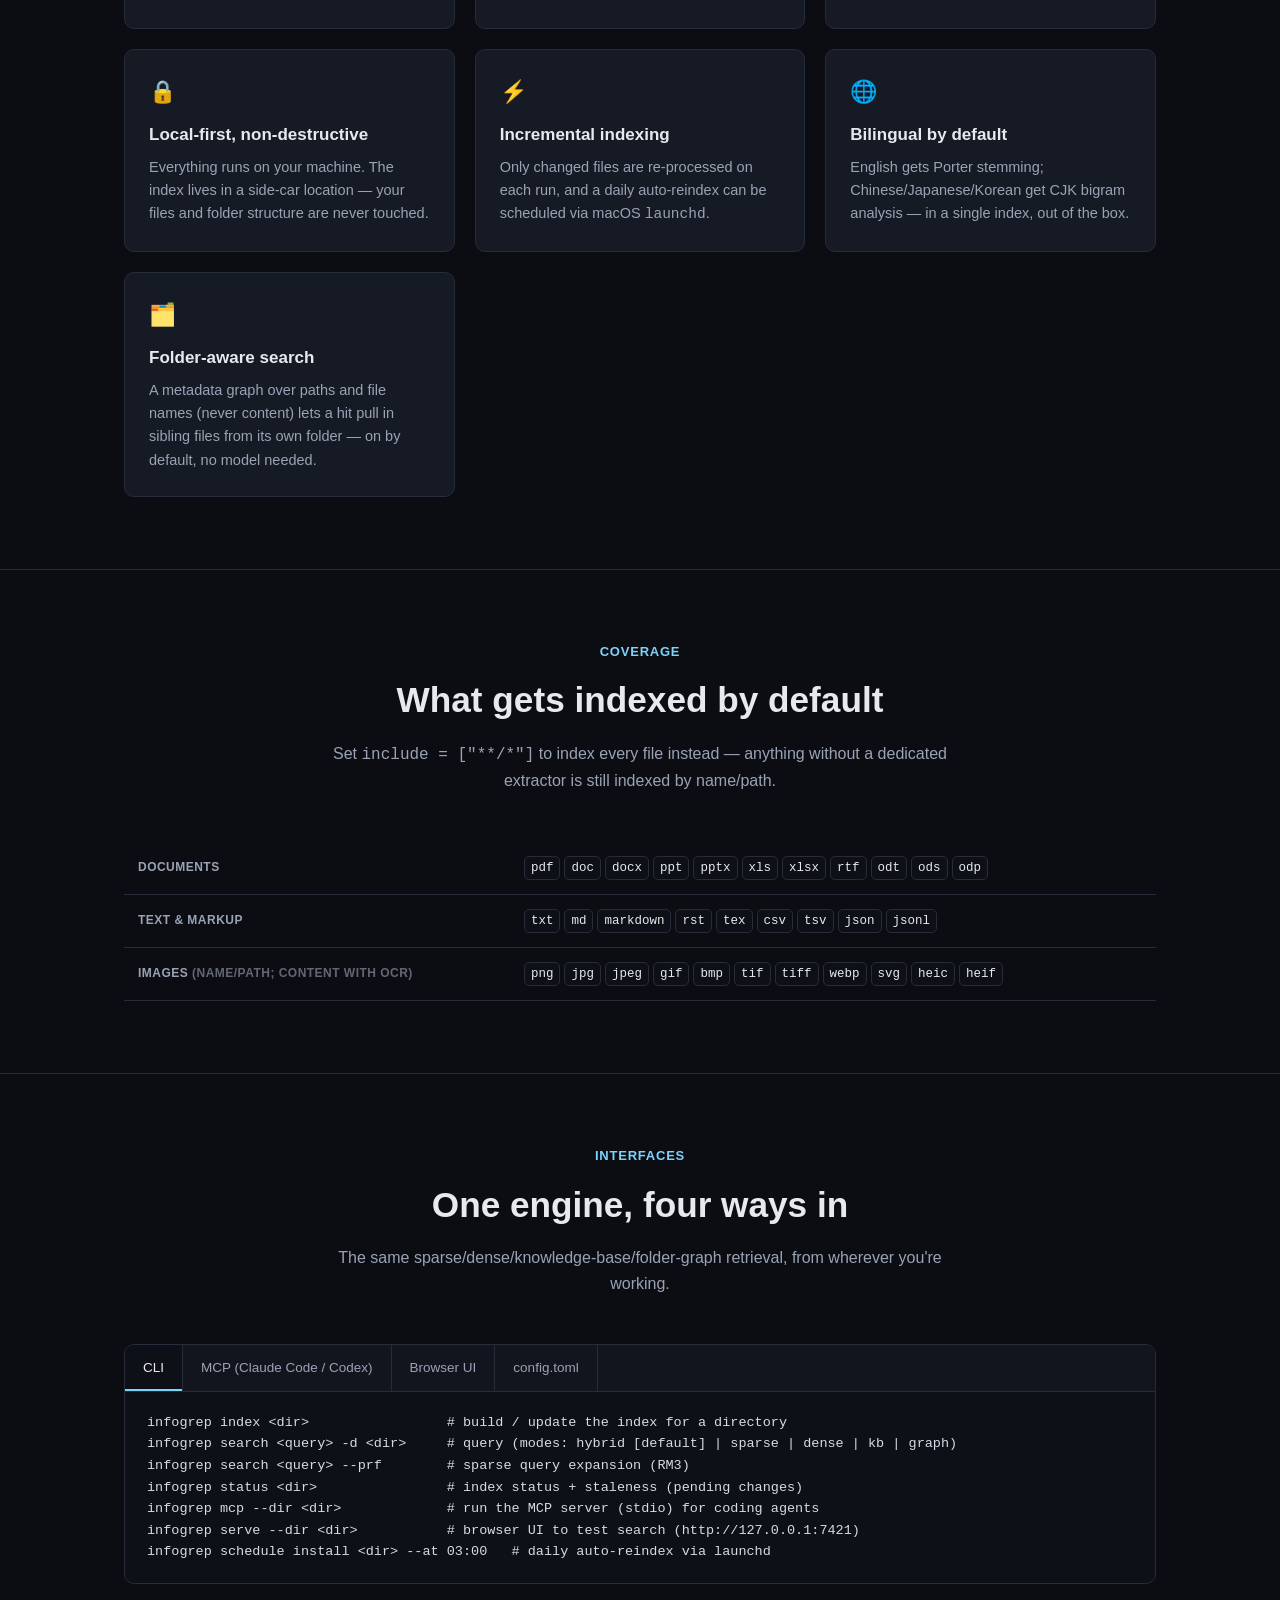
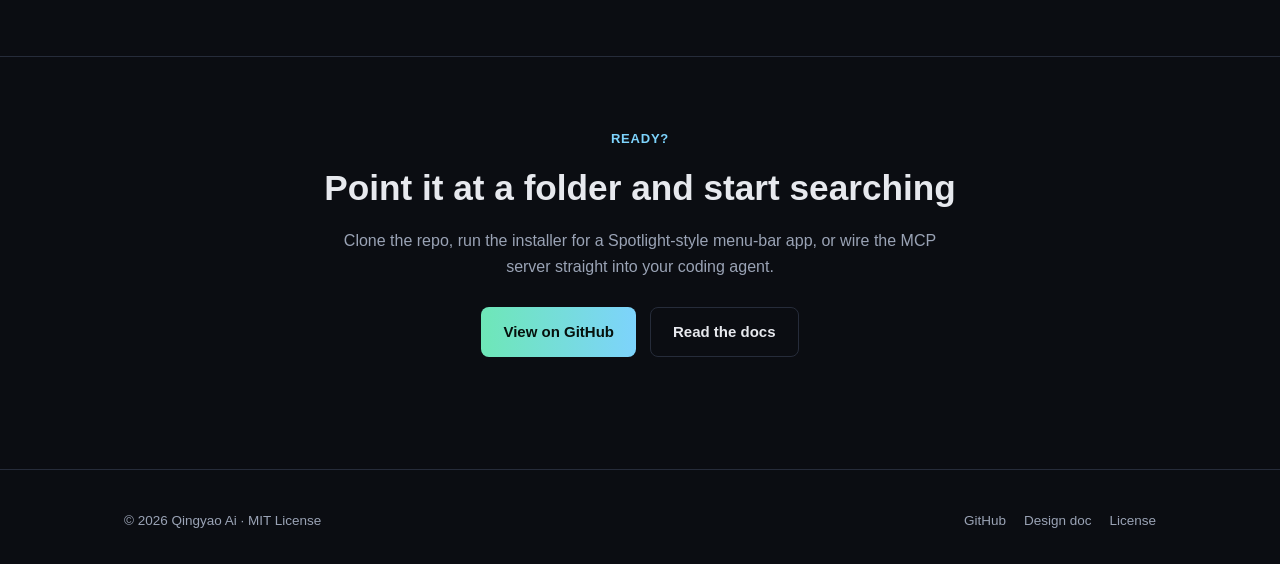
==== commit 2f4179b0: "Add the InfoGrep logo to the docs site and ship app icon assets PNG favicons/logo mark for the websi" ====
--- a/docs/index.html
+++ b/docs/index.html
@@ -5,7 +5,9 @@
 <meta name="viewport" content="width=device-width, initial-scale=1" />
 <title>InfoGrep — local-first content search for you and your coding agent</title>
 <meta name="description" content="InfoGrep indexes the actual content of your files — PDFs, Office docs, notes, images — and exposes sparse, dense, knowledge-base, and folder-metadata-graph search to coding agents via MCP, plus a CLI and browser UI. Local-first, never modifies your files." />
-<link rel="icon" href="data:image/svg+xml,<svg xmlns=%22http://www.w3.org/2000/svg%22 viewBox=%220 0 100 100%22><circle cx=%2250%22 cy=%2250%22 r=%2245%22 fill=%22%230b0d12%22/><circle cx=%2250%22 cy=%2250%22 r=%2222%22 fill=%22none%22 stroke=%22%236ee7b7%22 stroke-width=%228%22/><line x1=%2266%22 y1=%2266%22 x2=%2288%22 y2=%2288%22 stroke=%22%237dd3fc%22 stroke-width=%229%22 stroke-linecap=%22round%22/></svg>" />
+<link rel="icon" type="image/png" sizes="32x32" href="assets/favicon-32.png" />
+<link rel="icon" type="image/png" sizes="192x192" href="assets/favicon-192.png" />
+<link rel="apple-touch-icon" href="assets/apple-touch-icon.png" />
 <link rel="stylesheet" href="styles.css" />
 <meta property="og:title" content="InfoGrep — local-first content search for coding agents" />
 <meta property="og:description" content="Sparse + dense + knowledge-base + folder-metadata-graph search over your files, exposed via MCP, CLI, and a browser UI. Runs entirely on your machine." />
@@ -15,7 +17,7 @@
 
 <header class="nav">
   <div class="wrap">
-    <div class="brand"><span class="dot"></span> InfoGrep</div>
+    <div class="brand"><img class="logo" src="assets/logo-mark.png" alt="" width="22" height="22" /> InfoGrep</div>
     <nav class="nav-links">
       <a href="#how-it-works">How it works</a>
       <a href="#features">Features</a>
--- a/docs/styles.css
+++ b/docs/styles.css
@@ -71,12 +71,10 @@
   font-size: 18px;
   color: var(--text);
 }
-.brand .dot {
-  width: 10px;
-  height: 10px;
-  border-radius: 50%;
-  background: linear-gradient(135deg, var(--accent), var(--accent-2));
-  box-shadow: 0 0 12px var(--accent);
+.brand .logo {
+  display: block;
+  width: 22px;
+  height: 22px;
 }
 .nav-links {
   display: flex;
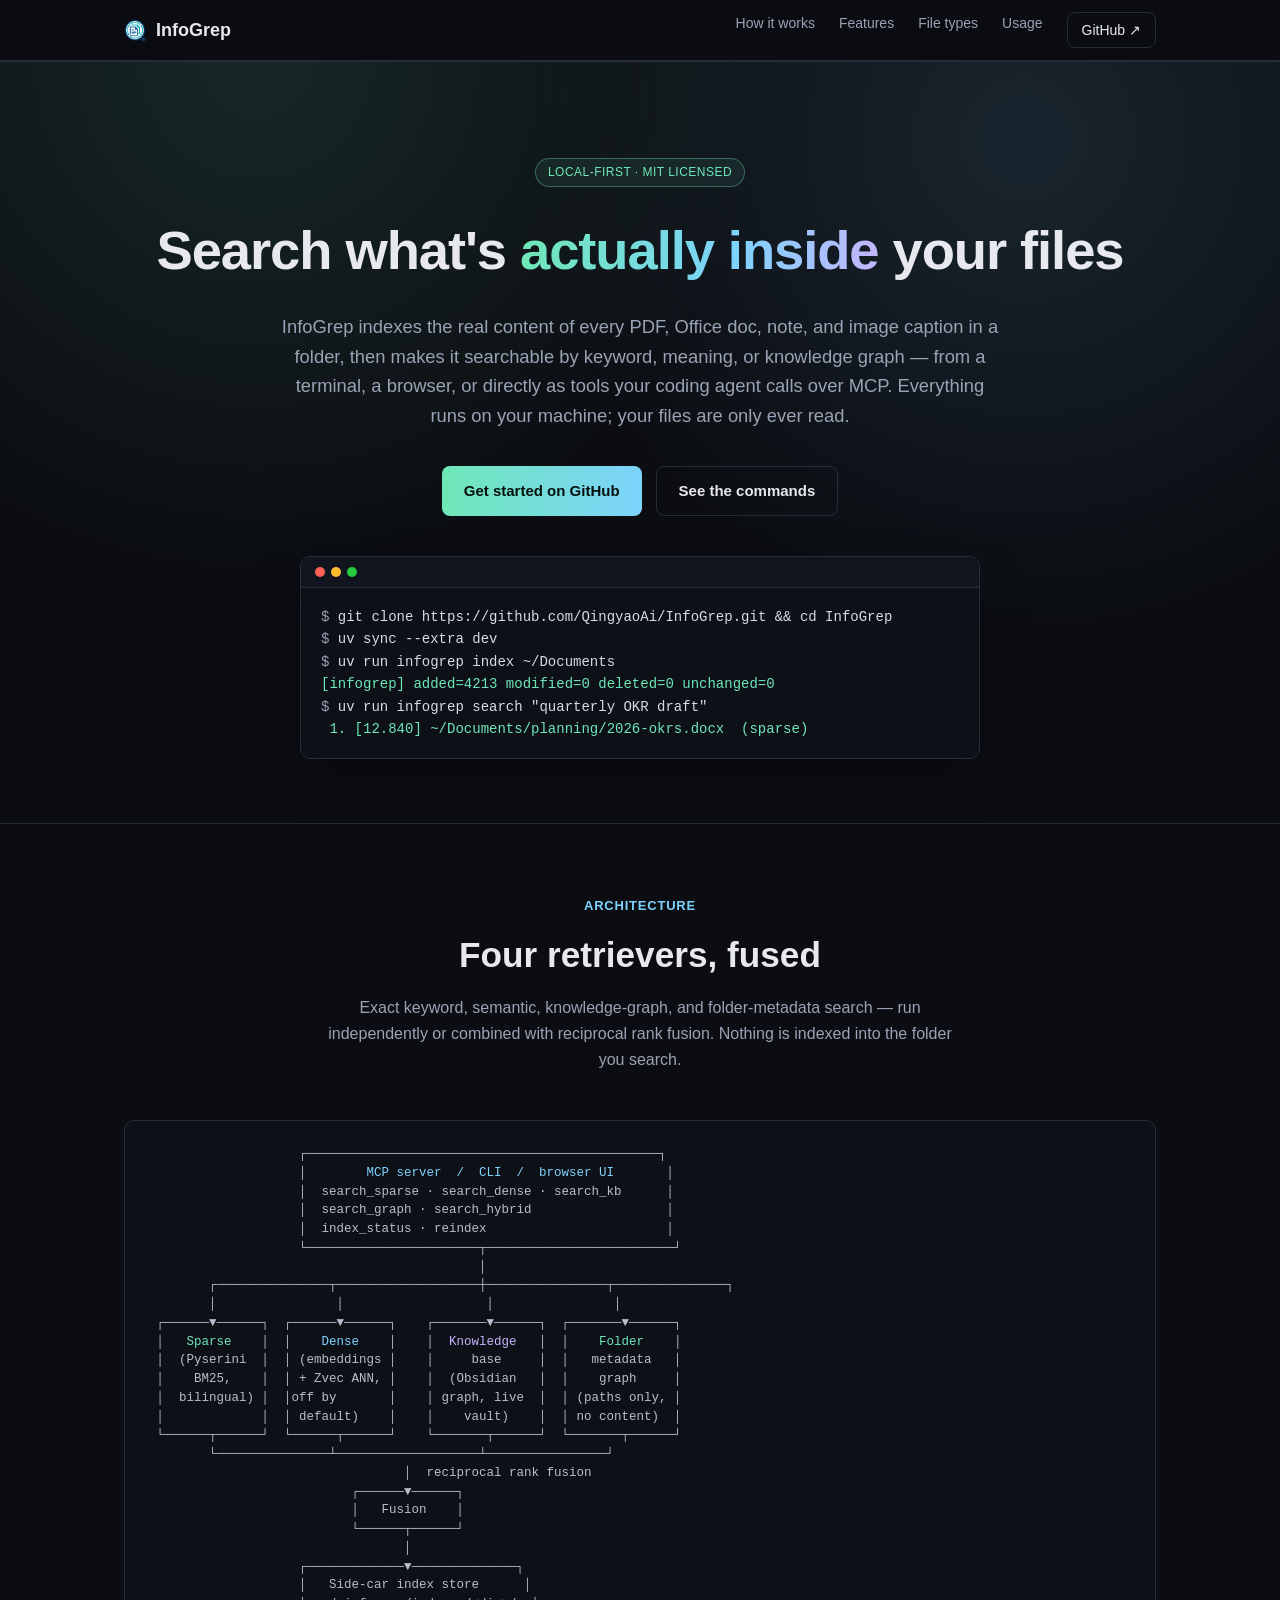
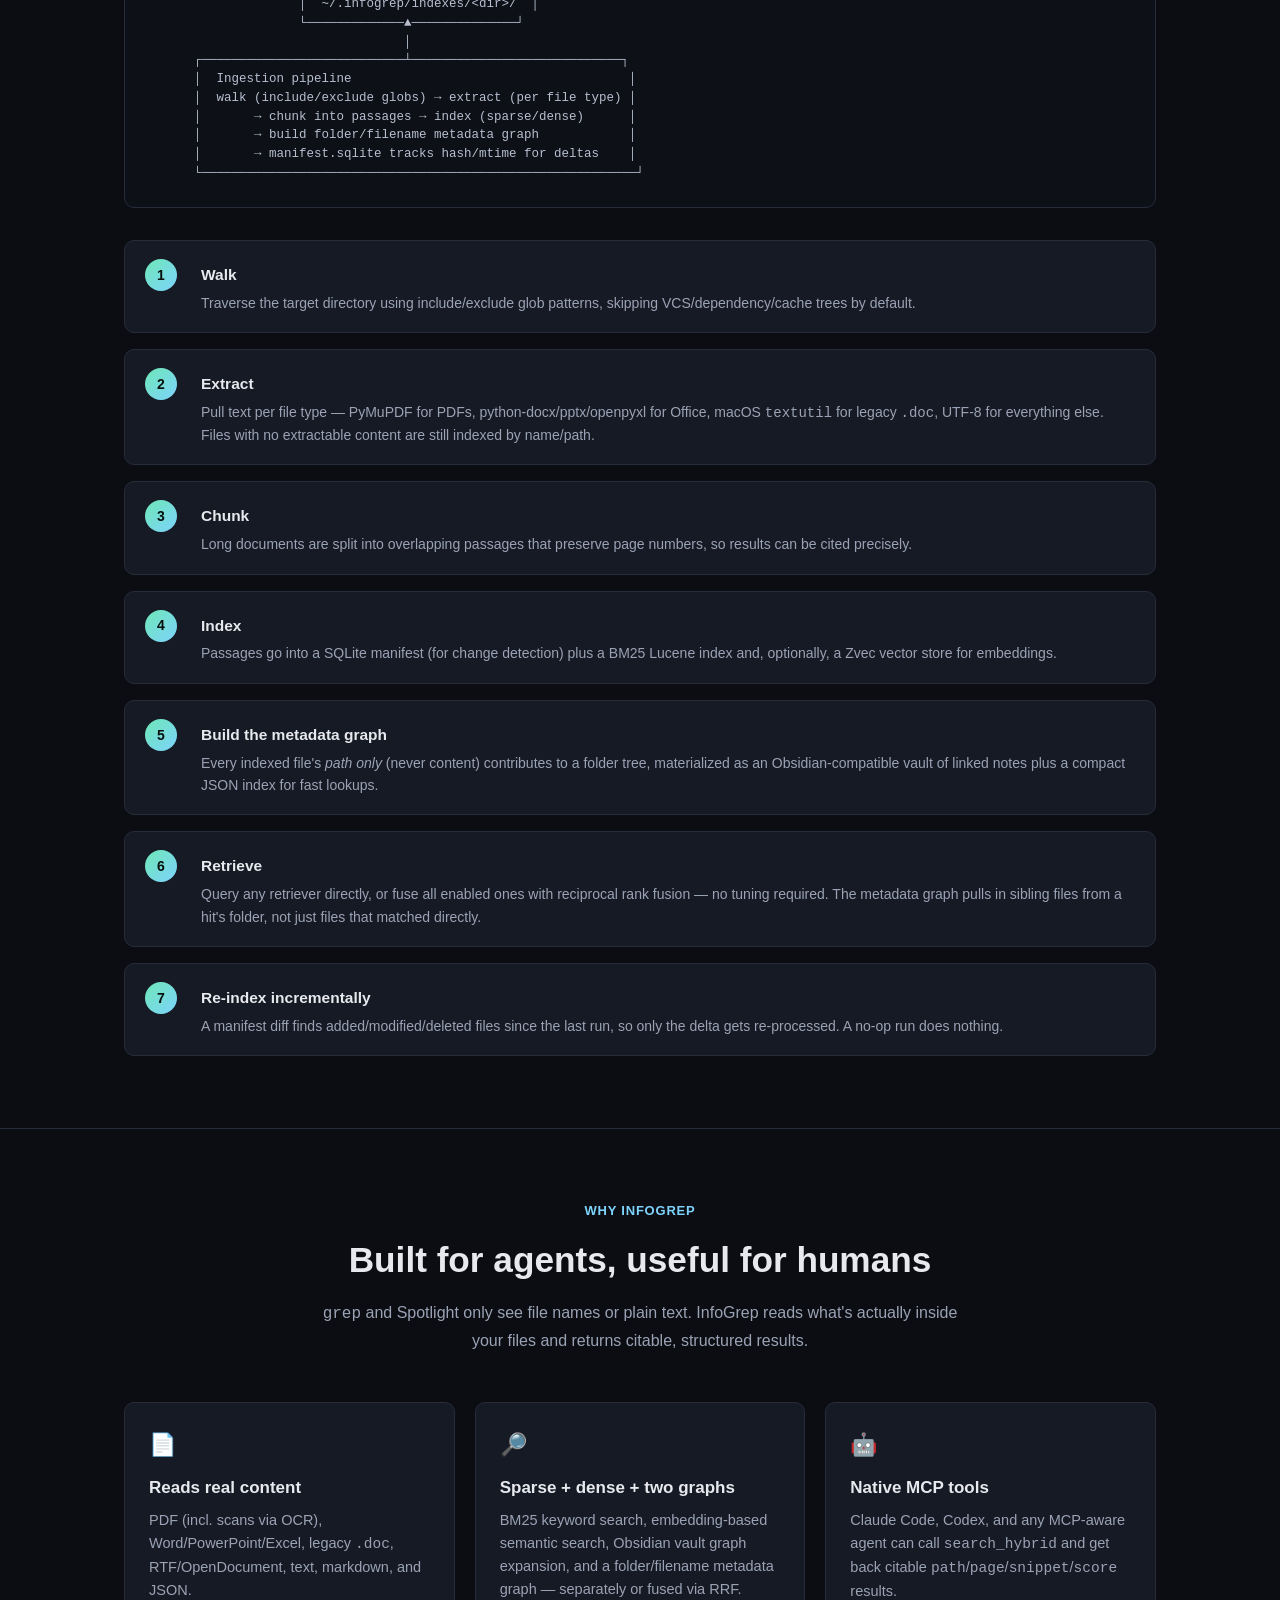
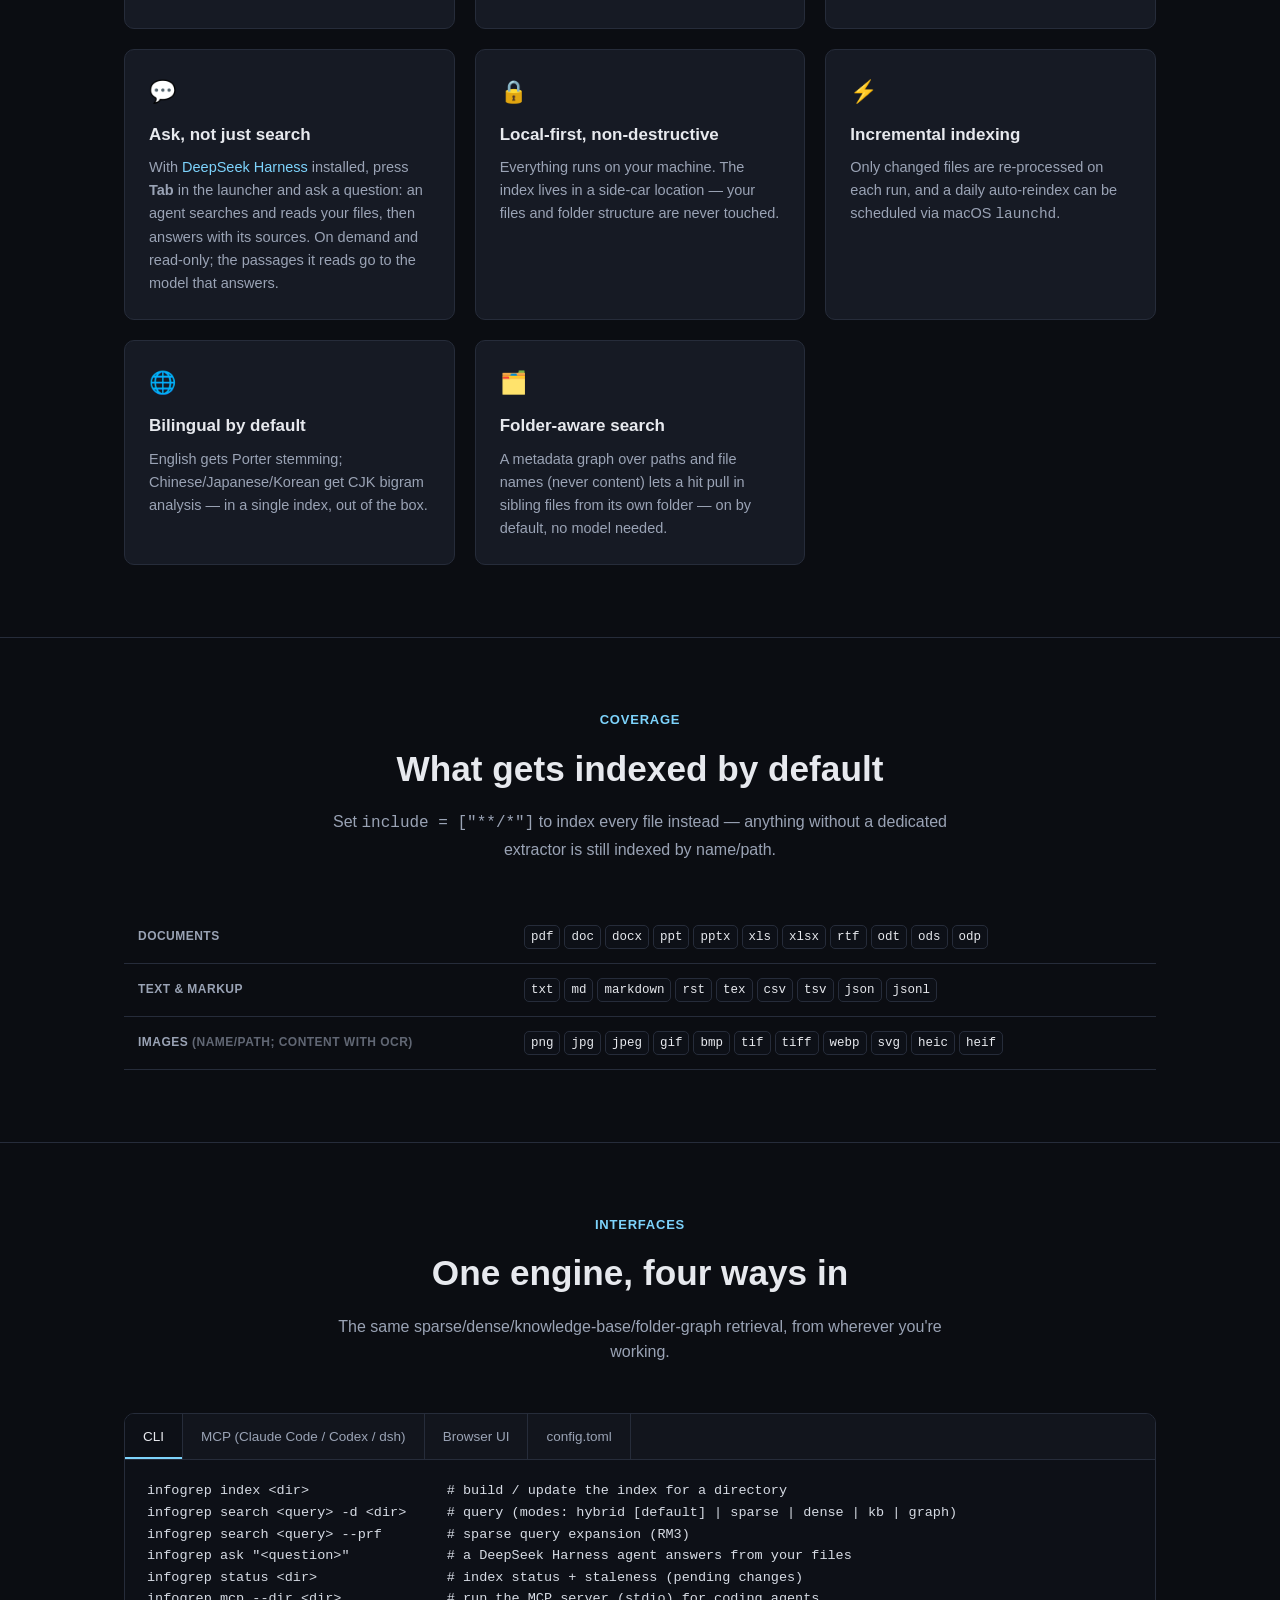
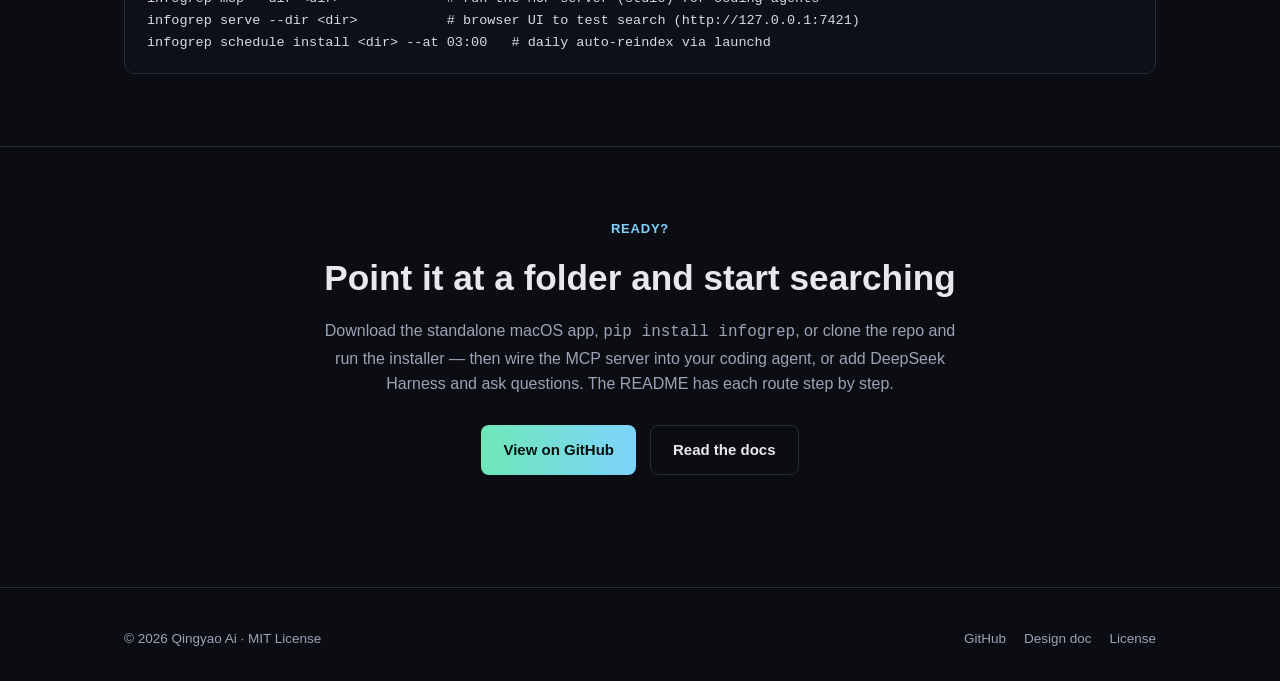
==== commit 26f1300e: "Ask questions through a DeepSeek Harness agent, and filter results by file type Search finds the fil" ====
--- a/docs/index.html
+++ b/docs/index.html
@@ -158,6 +158,11 @@
         <p>Claude Code, Codex, and any MCP-aware agent can call <code>search_hybrid</code> and get back citable <code>path</code>/<code>page</code>/<code>snippet</code>/<code>score</code> results.</p>
       </div>
       <div class="card">
+        <span class="icon">💬</span>
+        <h3>Ask, not just search</h3>
+        <p>With <a href="https://github.com/deepseek-ai/deepseek-harness">DeepSeek Harness</a> installed, press <b>Tab</b> in the launcher and ask a question: an agent searches and reads your files, then answers with its sources. On demand and read-only; the passages it reads go to the model that answers.</p>
+      </div>
+      <div class="card">
         <span class="icon">🔒</span>
         <h3>Local-first, non-destructive</h3>
         <p>Everything runs on your machine. The index lives in a side-car location — your files and folder structure are never touched.</p>
@@ -214,7 +219,7 @@
     <div class="codepanel">
       <div class="tabs" role="tablist">
         <div class="tab active" data-tab="cli">CLI</div>
-        <div class="tab" data-tab="mcp">MCP (Claude Code / Codex)</div>
+        <div class="tab" data-tab="mcp">MCP (Claude Code / Codex / dsh)</div>
         <div class="tab" data-tab="web">Browser UI</div>
         <div class="tab" data-tab="config">config.toml</div>
       </div>
@@ -223,6 +228,7 @@
 <pre>infogrep index &lt;dir&gt;                 # build / update the index for a directory
 infogrep search &lt;query&gt; -d &lt;dir&gt;     # query (modes: hybrid [default] | sparse | dense | kb | graph)
 infogrep search &lt;query&gt; --prf        # sparse query expansion (RM3)
+infogrep ask "&lt;question&gt;"            # a DeepSeek Harness agent answers from your files
 infogrep status &lt;dir&gt;                # index status + staleness (pending changes)
 infogrep mcp --dir &lt;dir&gt;             # run the MCP server (stdio) for coding agents
 infogrep serve --dir &lt;dir&gt;           # browser UI to test search (http://127.0.0.1:7421)
@@ -231,10 +237,11 @@
 
       <div class="tabpage" id="mcp">
 <pre>claude mcp add infogrep -- uv run infogrep mcp --dir /path/to/your/project
+infogrep dsh install --dir /path/to/your/project     # DeepSeek Harness (dsh web)
 
 # Tools exposed:
 #   search_sparse · search_dense · search_kb · search_graph
-#   search_hybrid · index_status · reindex
+#   search_hybrid · read_file · kb_learn · index_status · reindex
 #
 # Each result carries: path, page, snippet, score, retriever
 # search_hybrid fuses enabled retrievers with reciprocal rank fusion
@@ -244,7 +251,7 @@
       <div class="tabpage" id="web">
 <pre>infogrep serve --dir &lt;dir&gt;    # http://127.0.0.1:7421 by default
 
-# Search box · mode selector (hybrid/sparse/dense/kb/graph)
+# Search box · mode selector (hybrid/sparse/dense/kb/graph, + Ask with dsh)
 # result snippets with path/page/score · add/switch folders
 # JSON API: /api/search  /api/status   (bound to localhost)</pre>
       </div>
@@ -281,8 +288,9 @@
     <div class="section-head" style="margin-bottom:28px;">
       <div class="eyebrow">Ready?</div>
       <h2>Point it at a folder and start searching</h2>
-      <p>Clone the repo, run the installer for a Spotlight-style menu-bar app, or wire the
-        MCP server straight into your coding agent.</p>
+      <p>Download the standalone macOS app, <code>pip install infogrep</code>, or clone the
+        repo and run the installer — then wire the MCP server into your coding agent, or add
+        DeepSeek Harness and ask questions. The README has each route step by step.</p>
     </div>
     <div class="hero-ctas">
       <a class="btn btn-primary" href="https://github.com/QingyaoAi/InfoGrep">View on GitHub</a>
